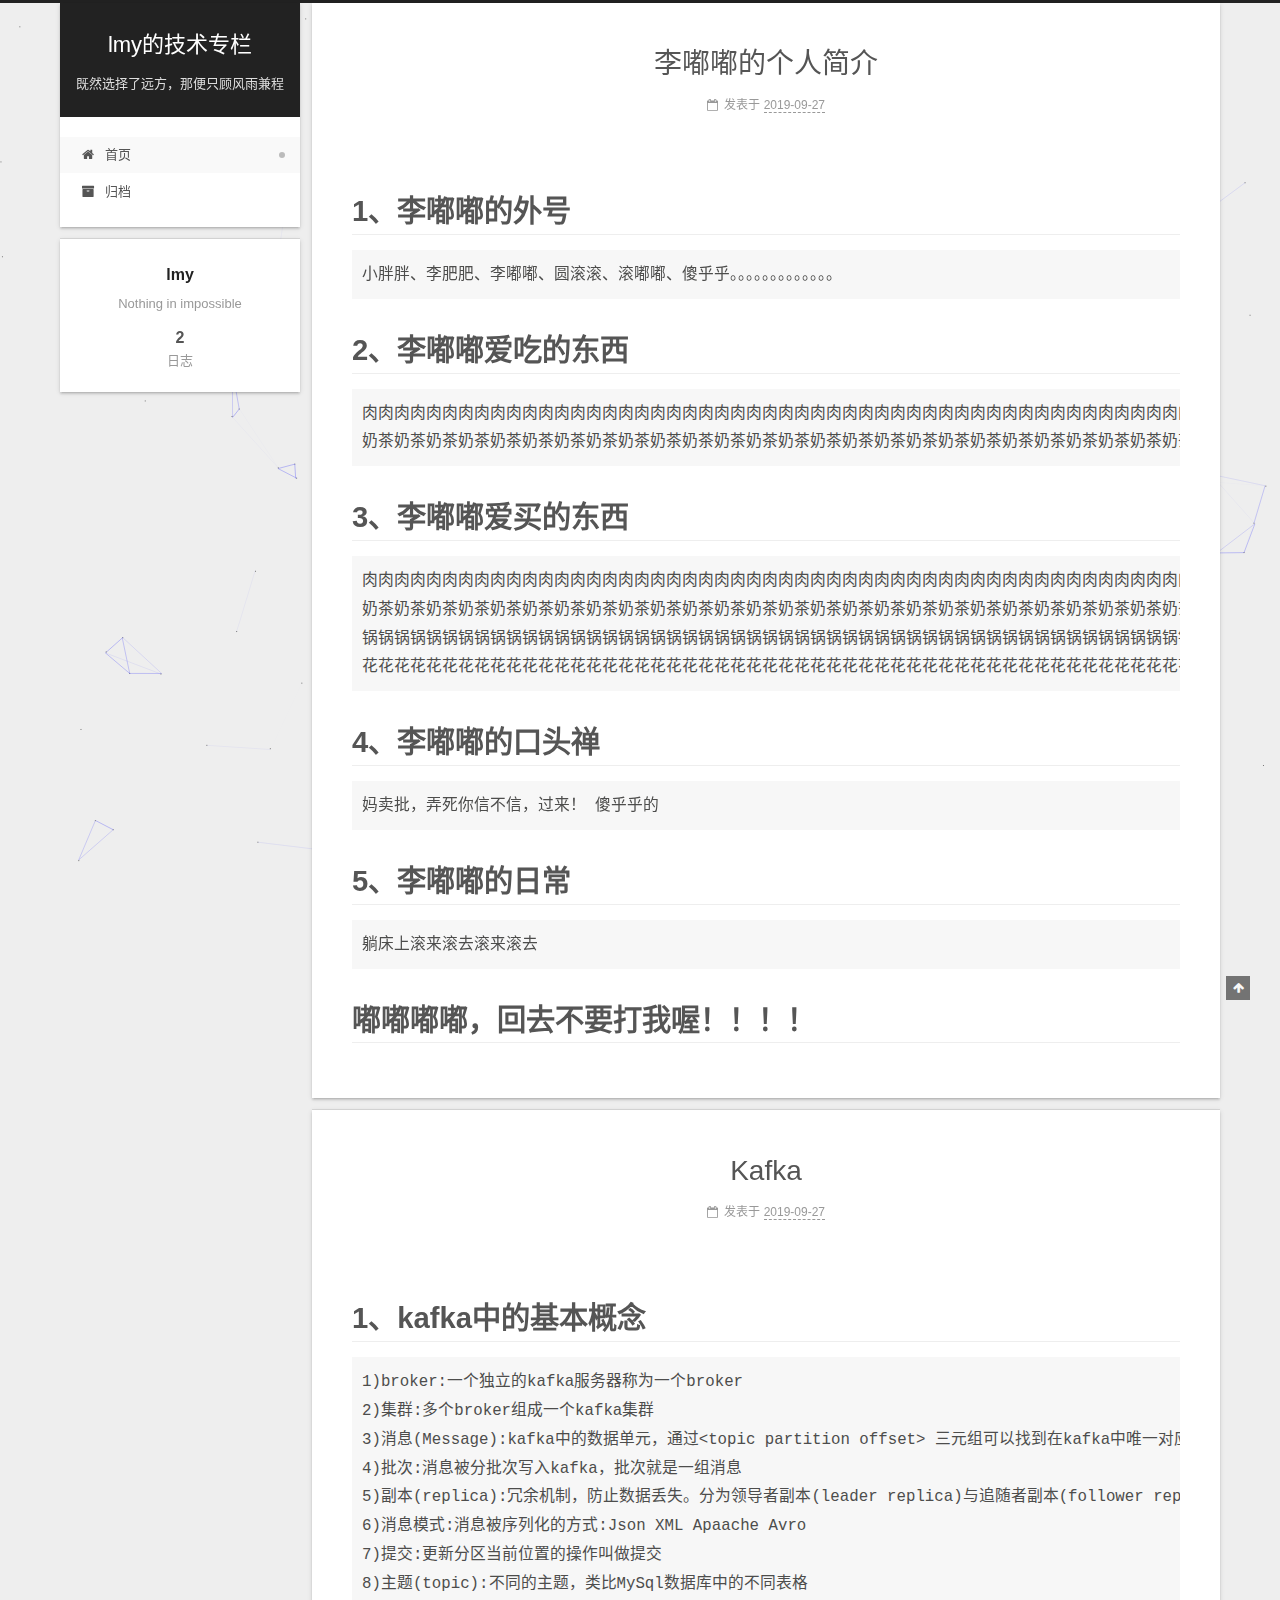
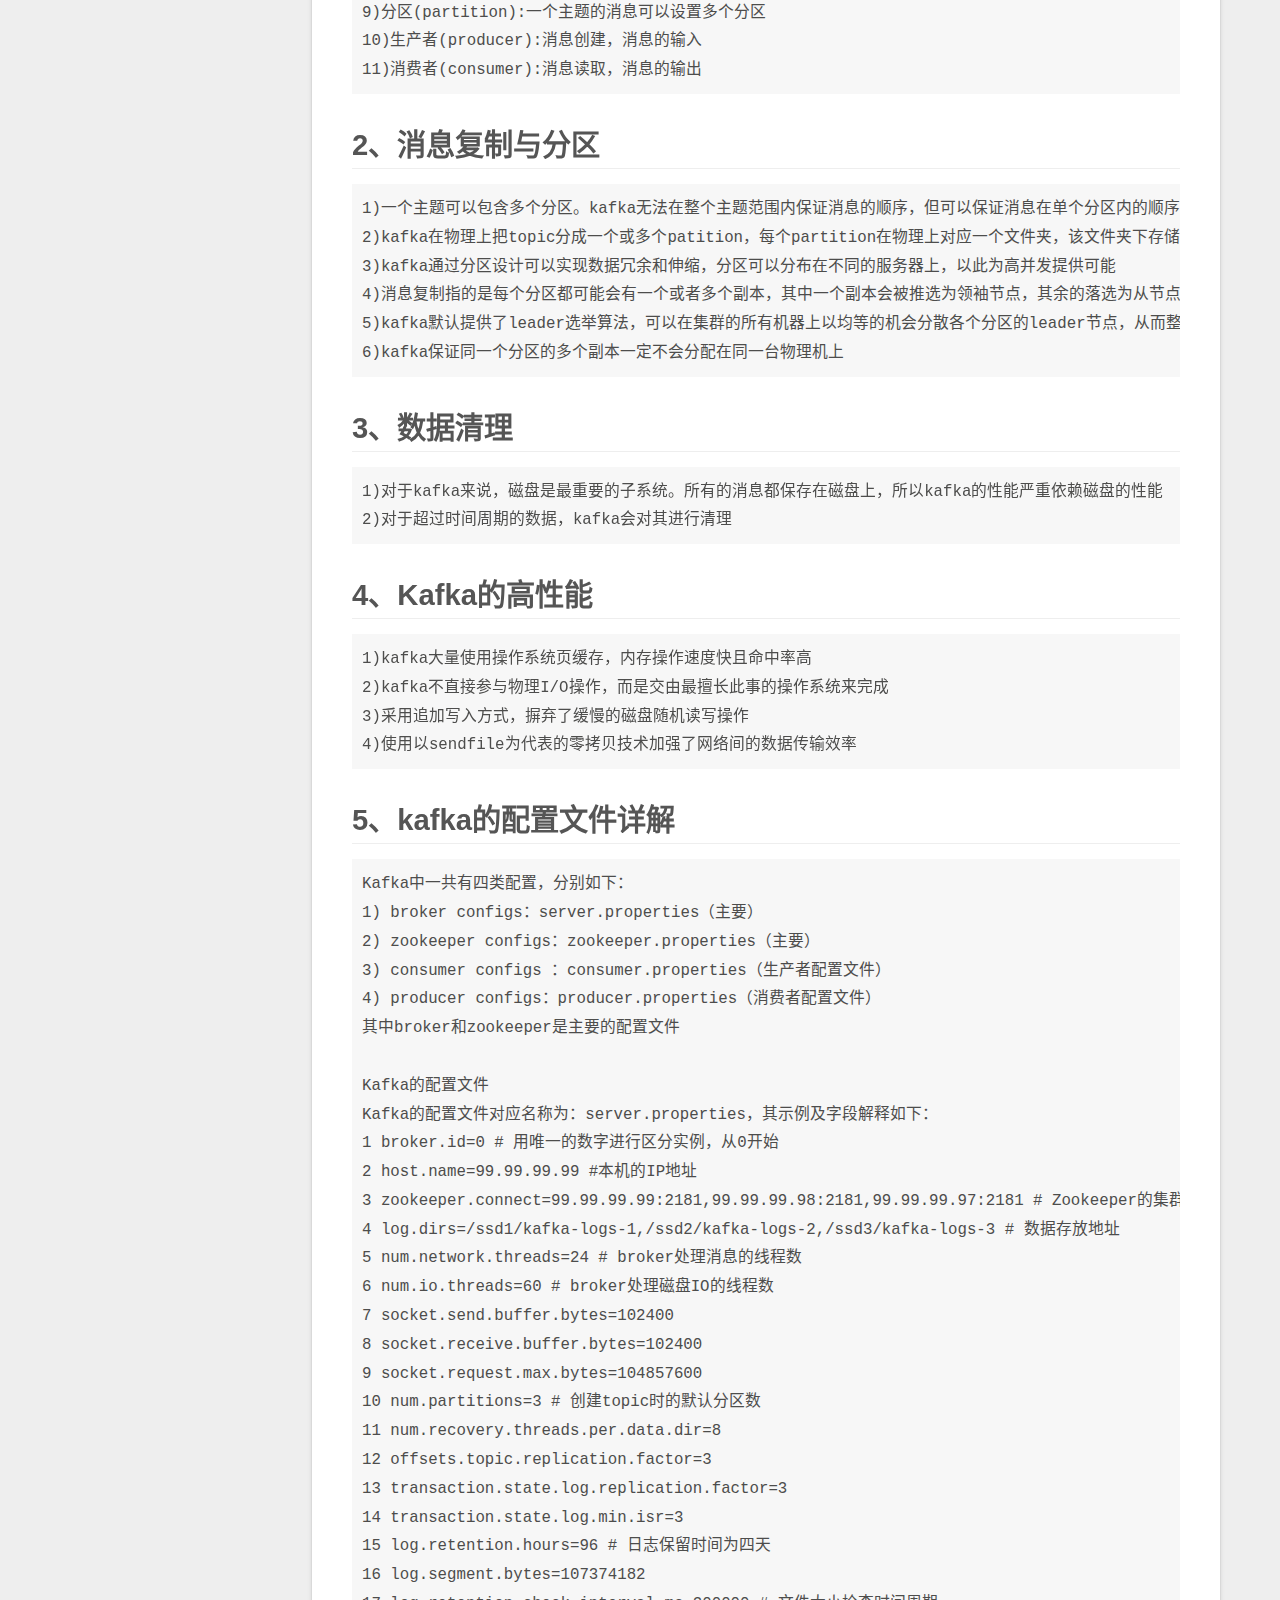
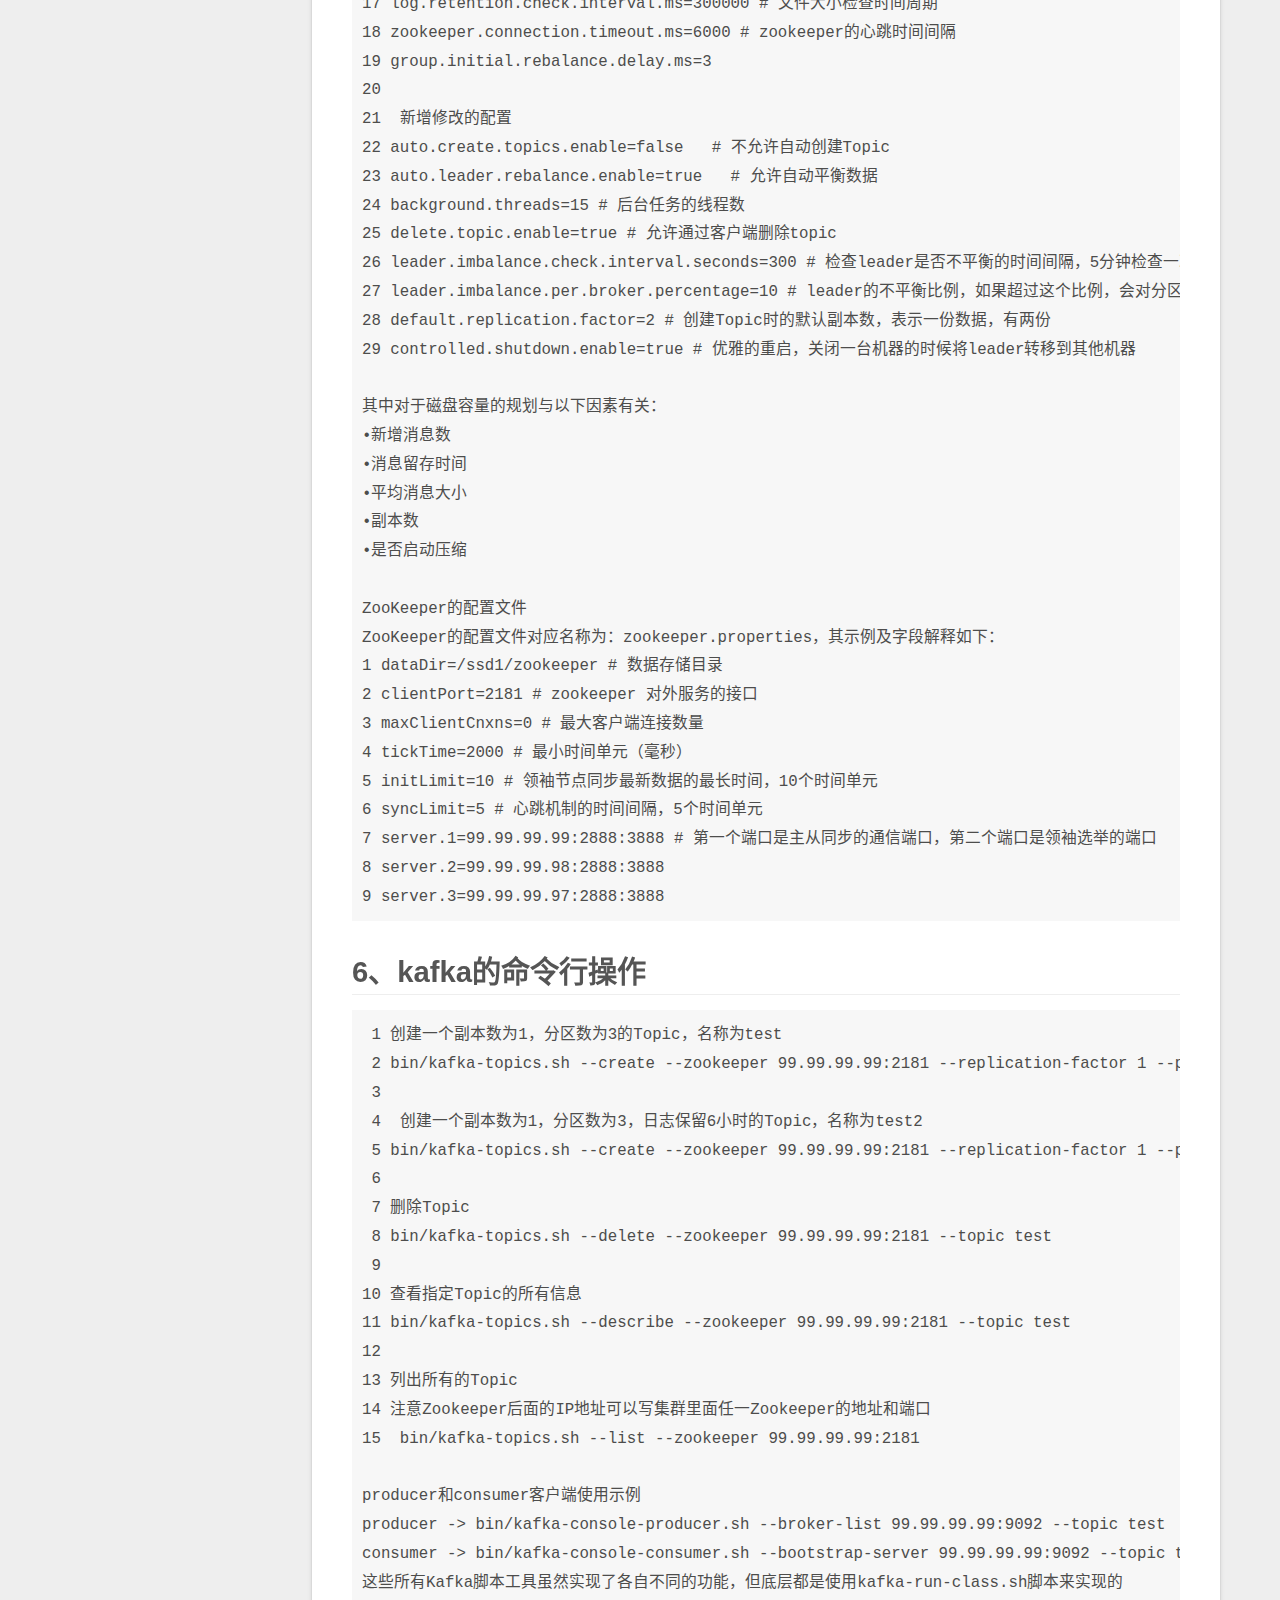
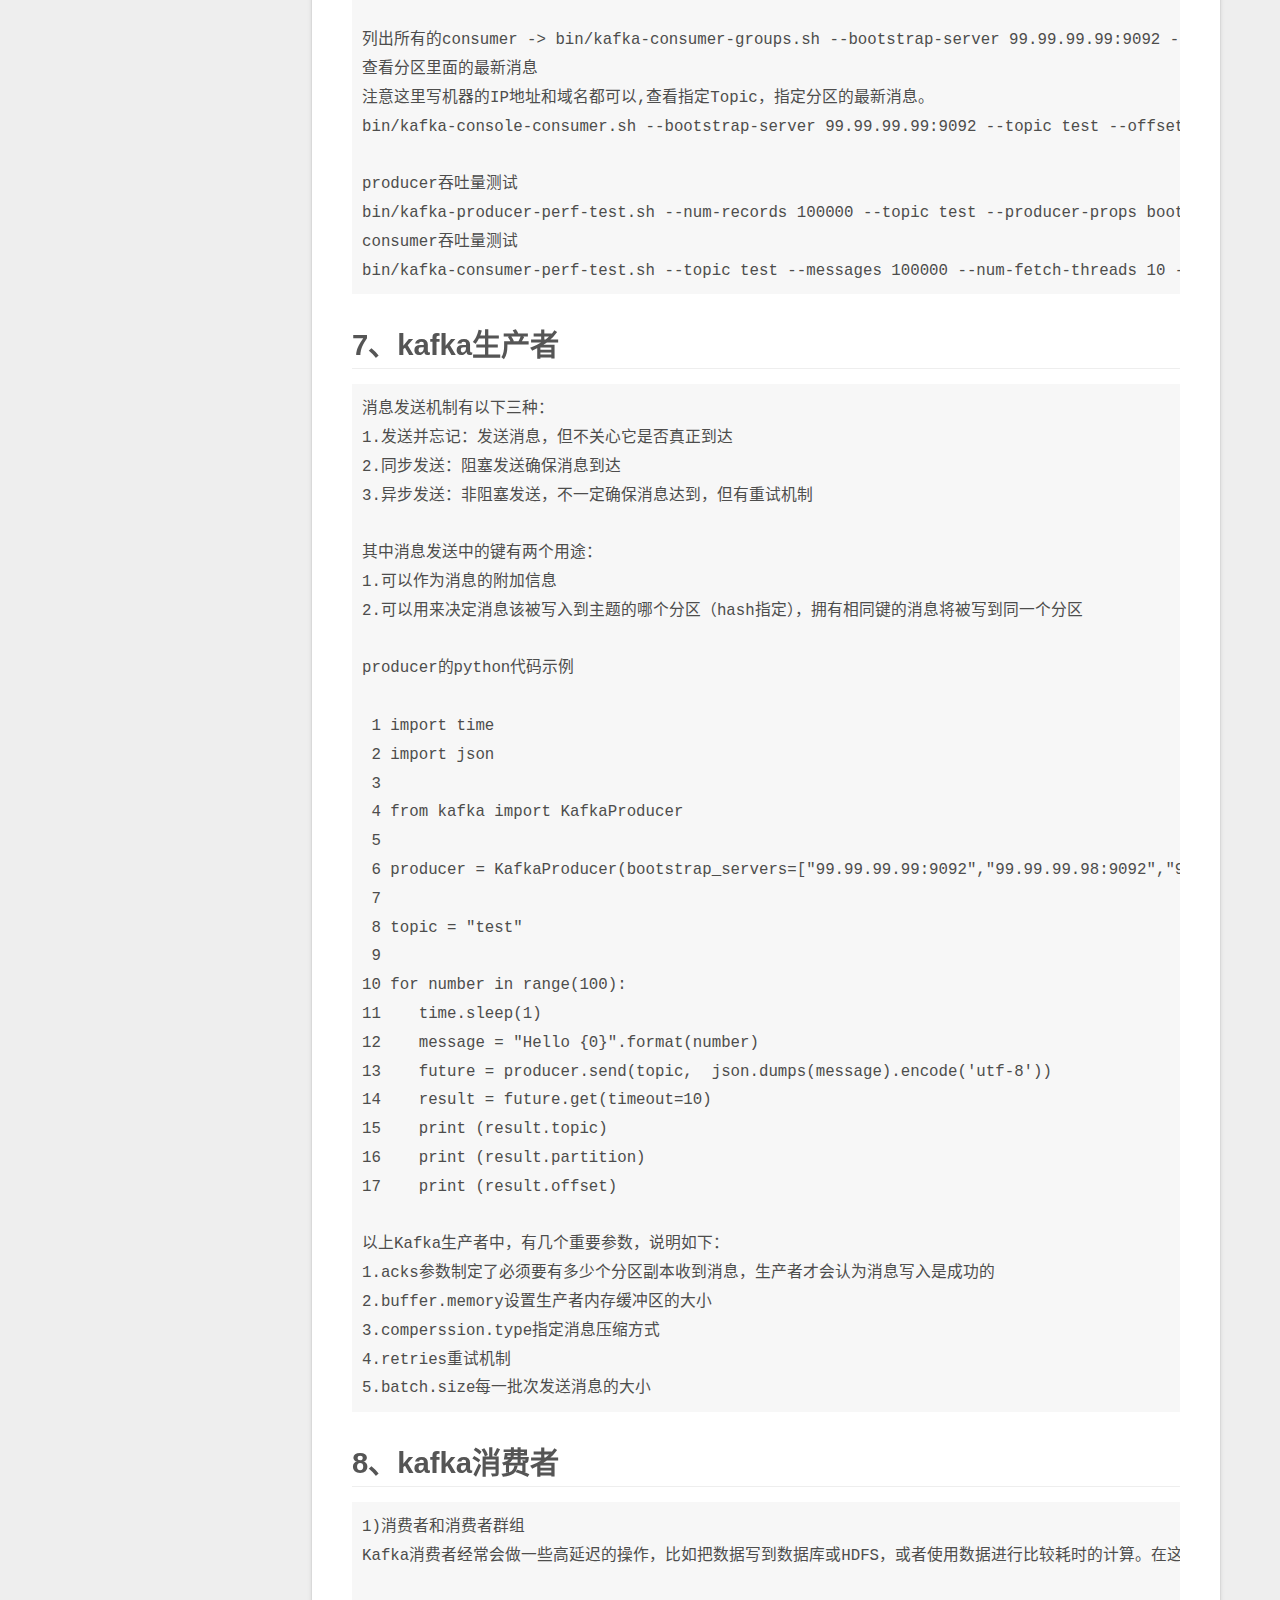
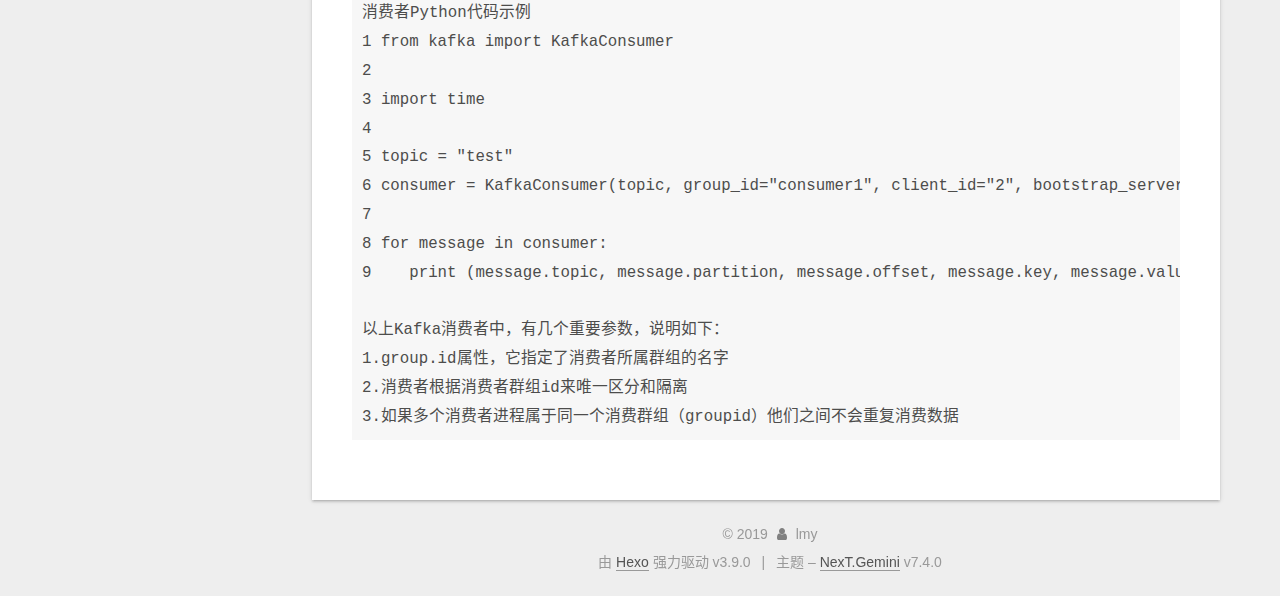
==== index.html @ d4a98aa7 "Site updated: 2019-09-27 17:29:11" ====
<!DOCTYPE html>





<html lang="zh-CN">
<head>
  <meta charset="UTF-8">
<meta name="viewport" content="width=device-width, initial-scale=1, maximum-scale=2">
<meta name="theme-color" content="#222">
<meta name="generator" content="Hexo 3.9.0">
  <link rel="apple-touch-icon" sizes="180x180" href="/images/apple-touch-icon-next.png?v=7.4.0">
  <link rel="icon" type="image/png" sizes="32x32" href="/images/favicon-32x32-next.png?v=7.4.0">
  <link rel="icon" type="image/png" sizes="16x16" href="/images/favicon-16x16-next.png?v=7.4.0">
  <link rel="mask-icon" href="/images/logo.svg?v=7.4.0" color="#222">

<link rel="stylesheet" href="/css/main.css?v=7.4.0">


<link rel="stylesheet" href="/lib/font-awesome/css/font-awesome.min.css?v=4.7.0">


<script id="hexo-configurations">
  var NexT = window.NexT || {};
  var CONFIG = {
    root: '/',
    scheme: 'Gemini',
    version: '7.4.0',
    exturl: false,
    sidebar: {"position":"left","display":"post","offset":12,"onmobile":false},
    copycode: {"enable":false,"show_result":false,"style":null},
    back2top: {"enable":true,"sidebar":false,"scrollpercent":false},
    bookmark: {"enable":false,"color":"#222","save":"auto"},
    fancybox: false,
    mediumzoom: false,
    lazyload: false,
    pangu: false,
    algolia: {
      appID: '',
      apiKey: '',
      indexName: '',
      hits: {"per_page":10},
      labels: {"input_placeholder":"Search for Posts","hits_empty":"We didn't find any results for the search: ${query}","hits_stats":"${hits} results found in ${time} ms"}
    },
    localsearch: {"enable":false,"trigger":"auto","top_n_per_article":1,"unescape":false,"preload":false},
    path: '',
    motion: {"enable":false,"async":false,"transition":{"post_block":"fadeIn","post_header":"slideDownIn","post_body":"slideDownIn","coll_header":"slideLeftIn","sidebar":"slideUpIn"}},
    translation: {
      copy_button: '复制',
      copy_success: '复制成功',
      copy_failure: '复制失败'
    },
    sidebarPadding: 40
  };
</script>

  <meta name="description" content="Nothing in impossible">
<meta name="keywords" content="big data">
<meta property="og:type" content="website">
<meta property="og:title" content="lmy的技术专栏">
<meta property="og:url" content="http://yoursite.com/index.html">
<meta property="og:site_name" content="lmy的技术专栏">
<meta property="og:description" content="Nothing in impossible">
<meta property="og:locale" content="zh-CN">
<meta name="twitter:card" content="summary">
<meta name="twitter:title" content="lmy的技术专栏">
<meta name="twitter:description" content="Nothing in impossible">
  <link rel="canonical" href="http://yoursite.com/">


<script id="page-configurations">
  // https://hexo.io/docs/variables.html
  CONFIG.page = {
    sidebar: "",
    isHome: true,
    isPost: false,
    isPage: false,
    isArchive: false
  };
</script>

  <title>lmy的技术专栏</title>
  








  <noscript>
  <style>
  .use-motion .brand,
  .use-motion .menu-item,
  .sidebar-inner,
  .use-motion .post-block,
  .use-motion .pagination,
  .use-motion .comments,
  .use-motion .post-header,
  .use-motion .post-body,
  .use-motion .collection-header { opacity: initial; }

  .use-motion .logo,
  .use-motion .site-title,
  .use-motion .site-subtitle {
    opacity: initial;
    top: initial;
  }

  .use-motion .logo-line-before i { left: initial; }
  .use-motion .logo-line-after i { right: initial; }
  </style>
</noscript>

</head>

<body itemscope itemtype="http://schema.org/WebPage" lang="zh-CN">
  <div class="container">
    <div class="headband"></div>

    <header id="header" class="header" itemscope itemtype="http://schema.org/WPHeader">
      <div class="header-inner"><div class="site-brand-container">
  <div class="site-meta">

    <div>
      <a href="/" class="brand" rel="start">
        <span class="logo-line-before"><i></i></span>
        <span class="site-title">lmy的技术专栏</span>
        <span class="logo-line-after"><i></i></span>
      </a>
    </div>
        <p class="site-subtitle">既然选择了远方，那便只顾风雨兼程</p>
      
  </div>

  <div class="site-nav-toggle">
    <button aria-label="切换导航栏">
      <span class="btn-bar"></span>
      <span class="btn-bar"></span>
      <span class="btn-bar"></span>
    </button>
  </div>
</div>


<nav class="site-nav">
  
  <ul id="menu" class="menu">
      
      
      
        
        <li class="menu-item menu-item-home">
      
    

    <a href="/" rel="section"><i class="menu-item-icon fa fa-fw fa-home"></i> <br>首页</a>

  </li>
      
      
      
        
        <li class="menu-item menu-item-archives">
      
    

    <a href="/archives/" rel="section"><i class="menu-item-icon fa fa-fw fa-archive"></i> <br>归档</a>

  </li>
  </ul>

</nav>
</div>
    </header>

    
  <div class="back-to-top">
    <i class="fa fa-arrow-up"></i>
    <span>0%</span>
  </div>


    <main id="main" class="main">
      <div class="main-inner">
        <div class="content-wrap">
            

          <div id="content" class="content">
            
  <div id="posts" class="posts-expand">
        <article itemscope itemtype="http://schema.org/Article">
  
  
  
  <div class="post-block home">
    <link itemprop="mainEntityOfPage" href="http://yoursite.com/2019/09/27/李嘟嘟的个人简介/">

    <span hidden itemprop="author" itemscope itemtype="http://schema.org/Person">
      <meta itemprop="name" content="lmy">
      <meta itemprop="description" content="Nothing in impossible">
      <meta itemprop="image" content="/images/avatar.gif">
    </span>

    <span hidden itemprop="publisher" itemscope itemtype="http://schema.org/Organization">
      <meta itemprop="name" content="lmy的技术专栏">
    </span>
      <header class="post-header">
        <h1 class="post-title" itemprop="name headline">
            
            <a href="/2019/09/27/李嘟嘟的个人简介/" class="post-title-link" itemprop="url">李嘟嘟的个人简介</a>
          
        </h1>

        <div class="post-meta">
            <span class="post-meta-item">
              <span class="post-meta-item-icon">
                <i class="fa fa-calendar-o"></i>
              </span>
              <span class="post-meta-item-text">发表于</span>

              
                
              

              <time title="创建时间：2019-09-27 17:25:58 / 修改时间：17:25:59" itemprop="dateCreated datePublished" datetime="2019-09-27T17:25:58+08:00">2019-09-27</time>
            </span>
          
            

            
          

          

        </div>
      </header>

    
    
    
    <div class="post-body" itemprop="articleBody">

      
          <h2 id="1、李嘟嘟的外号"><a href="#1、李嘟嘟的外号" class="headerlink" title="1、李嘟嘟的外号"></a>1、李嘟嘟的外号</h2><pre><code>小胖胖、李肥肥、李嘟嘟、圆滚滚、滚嘟嘟、傻乎乎。。。。。。。。。。。。。</code></pre><h2 id="2、李嘟嘟爱吃的东西"><a href="#2、李嘟嘟爱吃的东西" class="headerlink" title="2、李嘟嘟爱吃的东西"></a>2、李嘟嘟爱吃的东西</h2><pre><code>肉肉肉肉肉肉肉肉肉肉肉肉肉肉肉肉肉肉肉肉肉肉肉肉肉肉肉肉肉肉肉肉肉肉肉肉肉肉肉肉肉肉肉肉肉肉肉肉肉肉肉肉肉肉肉肉肉肉肉肉
奶茶奶茶奶茶奶茶奶茶奶茶奶茶奶茶奶茶奶茶奶茶奶茶奶茶奶茶奶茶奶茶奶茶奶茶奶茶奶茶奶茶奶茶奶茶奶茶奶茶奶茶奶茶奶茶奶茶奶茶</code></pre><h2 id="3、李嘟嘟爱买的东西"><a href="#3、李嘟嘟爱买的东西" class="headerlink" title="3、李嘟嘟爱买的东西"></a>3、李嘟嘟爱买的东西</h2><pre><code>肉肉肉肉肉肉肉肉肉肉肉肉肉肉肉肉肉肉肉肉肉肉肉肉肉肉肉肉肉肉肉肉肉肉肉肉肉肉肉肉肉肉肉肉肉肉肉肉肉肉肉肉肉肉肉肉肉肉肉肉
奶茶奶茶奶茶奶茶奶茶奶茶奶茶奶茶奶茶奶茶奶茶奶茶奶茶奶茶奶茶奶茶奶茶奶茶奶茶奶茶奶茶奶茶奶茶奶茶奶茶奶茶奶茶奶茶奶茶奶茶
锅锅锅锅锅锅锅锅锅锅锅锅锅锅锅锅锅锅锅锅锅锅锅锅锅锅锅锅锅锅锅锅锅锅锅锅锅锅锅锅锅锅锅锅锅锅锅锅锅锅锅锅锅锅锅锅锅锅锅锅
花花花花花花花花花花花花花花花花花花花花花花花花花花花花花花花花花花花花花花花花花花花花花花花花花花花花花花花花花花花花</code></pre><h2 id="4、李嘟嘟的口头禅"><a href="#4、李嘟嘟的口头禅" class="headerlink" title="4、李嘟嘟的口头禅"></a>4、李嘟嘟的口头禅</h2><pre><code>妈卖批，弄死你信不信，过来！ 傻乎乎的 </code></pre><h2 id="5、李嘟嘟的日常"><a href="#5、李嘟嘟的日常" class="headerlink" title="5、李嘟嘟的日常"></a>5、李嘟嘟的日常</h2><pre><code>躺床上滚来滚去滚来滚去</code></pre><h2 id="嘟嘟嘟嘟，回去不要打我喔！！！！"><a href="#嘟嘟嘟嘟，回去不要打我喔！！！！" class="headerlink" title="嘟嘟嘟嘟，回去不要打我喔！！！！"></a>嘟嘟嘟嘟，回去不要打我喔！！！！</h2>
        
      
    </div>

    
    
    
      <footer class="post-footer">
          <div class="post-eof"></div>
        
      </footer>
  </div>
  
  
  
  </article>

    
        <article itemscope itemtype="http://schema.org/Article">
  
  
  
  <div class="post-block home">
    <link itemprop="mainEntityOfPage" href="http://yoursite.com/2019/09/27/Kafka/">

    <span hidden itemprop="author" itemscope itemtype="http://schema.org/Person">
      <meta itemprop="name" content="lmy">
      <meta itemprop="description" content="Nothing in impossible">
      <meta itemprop="image" content="/images/avatar.gif">
    </span>

    <span hidden itemprop="publisher" itemscope itemtype="http://schema.org/Organization">
      <meta itemprop="name" content="lmy的技术专栏">
    </span>
      <header class="post-header">
        <h1 class="post-title" itemprop="name headline">
            
            <a href="/2019/09/27/Kafka/" class="post-title-link" itemprop="url">Kafka</a>
          
        </h1>

        <div class="post-meta">
            <span class="post-meta-item">
              <span class="post-meta-item-icon">
                <i class="fa fa-calendar-o"></i>
              </span>
              <span class="post-meta-item-text">发表于</span>

              
                
              

              <time title="创建时间：2019-09-27 10:31:20 / 修改时间：17:03:20" itemprop="dateCreated datePublished" datetime="2019-09-27T10:31:20+08:00">2019-09-27</time>
            </span>
          
            

            
          

          

        </div>
      </header>

    
    
    
    <div class="post-body" itemprop="articleBody">

      
          <h2 id="1、kafka中的基本概念"><a href="#1、kafka中的基本概念" class="headerlink" title="1、kafka中的基本概念"></a>1、kafka中的基本概念</h2><pre><code>1)broker:一个独立的kafka服务器称为一个broker
2)集群:多个broker组成一个kafka集群
3)消息(Message):kafka中的数据单元，通过&lt;topic partition offset&gt; 三元组可以找到在kafka中唯一对应的一条消息
4)批次:消息被分批次写入kafka，批次就是一组消息
5)副本(replica):冗余机制，防止数据丢失。分为领导者副本(leader replica)与追随者副本(follower replica)
6)消息模式:消息被序列化的方式:Json XML Apaache Avro
7)提交:更新分区当前位置的操作叫做提交
8)主题(topic):不同的主题，类比MySql数据库中的不同表格
9)分区(partition):一个主题的消息可以设置多个分区
10)生产者(producer):消息创建，消息的输入
11)消费者(consumer):消息读取，消息的输出</code></pre><h2 id="2、消息复制与分区"><a href="#2、消息复制与分区" class="headerlink" title="2、消息复制与分区"></a>2、消息复制与分区</h2><pre><code>1)一个主题可以包含多个分区。kafka无法在整个主题范围内保证消息的顺序，但可以保证消息在单个分区内的顺序
2)kafka在物理上把topic分成一个或多个patition，每个partition在物理上对应一个文件夹，该文件夹下存储这个partition的所有消息和索引文件
3)kafka通过分区设计可以实现数据冗余和伸缩，分区可以分布在不同的服务器上，以此为高并发提供可能
4)消息复制指的是每个分区都可能会有一个或者多个副本，其中一个副本会被推选为领袖节点，其余的落选为从节点。其中领袖节点将会跟踪与其同步的副本列表，该列表称为ISR(In-Sync Replica)
5)kafka默认提供了leader选举算法，可以在集群的所有机器上以均等的机会分散各个分区的leader节点，从而整体上实现了负载均衡
6)kafka保证同一个分区的多个副本一定不会分配在同一台物理机上</code></pre><h2 id="3、数据清理"><a href="#3、数据清理" class="headerlink" title="3、数据清理"></a>3、数据清理</h2><pre><code>1)对于kafka来说，磁盘是最重要的子系统。所有的消息都保存在磁盘上，所以kafka的性能严重依赖磁盘的性能
2)对于超过时间周期的数据，kafka会对其进行清理</code></pre><h2 id="4、Kafka的高性能"><a href="#4、Kafka的高性能" class="headerlink" title="4、Kafka的高性能"></a>4、Kafka的高性能</h2><pre><code>1)kafka大量使用操作系统页缓存，内存操作速度快且命中率高
2)kafka不直接参与物理I/O操作，而是交由最擅长此事的操作系统来完成
3)采用追加写入方式，摒弃了缓慢的磁盘随机读写操作
4)使用以sendfile为代表的零拷贝技术加强了网络间的数据传输效率</code></pre><h2 id="5、kafka的配置文件详解"><a href="#5、kafka的配置文件详解" class="headerlink" title="5、kafka的配置文件详解"></a>5、kafka的配置文件详解</h2><pre><code>Kafka中一共有四类配置，分别如下：
1) broker configs：server.properties（主要）
2) zookeeper configs：zookeeper.properties（主要）
3) consumer configs ：consumer.properties（生产者配置文件）
4) producer configs：producer.properties（消费者配置文件）
其中broker和zookeeper是主要的配置文件

Kafka的配置文件
Kafka的配置文件对应名称为：server.properties，其示例及字段解释如下：
1 broker.id=0 # 用唯一的数字进行区分实例，从0开始
2 host.name=99.99.99.99 #本机的IP地址
3 zookeeper.connect=99.99.99.99:2181,99.99.99.98:2181,99.99.99.97:2181 # Zookeeper的集群地址
4 log.dirs=/ssd1/kafka-logs-1,/ssd2/kafka-logs-2,/ssd3/kafka-logs-3 # 数据存放地址
5 num.network.threads=24 # broker处理消息的线程数
6 num.io.threads=60 # broker处理磁盘IO的线程数
7 socket.send.buffer.bytes=102400
8 socket.receive.buffer.bytes=102400
9 socket.request.max.bytes=104857600
10 num.partitions=3 # 创建topic时的默认分区数
11 num.recovery.threads.per.data.dir=8
12 offsets.topic.replication.factor=3
13 transaction.state.log.replication.factor=3
14 transaction.state.log.min.isr=3
15 log.retention.hours=96 # 日志保留时间为四天
16 log.segment.bytes=107374182
17 log.retention.check.interval.ms=300000 # 文件大小检查时间周期
18 zookeeper.connection.timeout.ms=6000 # zookeeper的心跳时间间隔
19 group.initial.rebalance.delay.ms=3
20
21  新增修改的配置
22 auto.create.topics.enable=false   # 不允许自动创建Topic
23 auto.leader.rebalance.enable=true   # 允许自动平衡数据
24 background.threads=15 # 后台任务的线程数
25 delete.topic.enable=true # 允许通过客户端删除topic
26 leader.imbalance.check.interval.seconds=300 # 检查leader是否不平衡的时间间隔，5分钟检查一次
27 leader.imbalance.per.broker.percentage=10 # leader的不平衡比例，如果超过这个比例，会对分区进行重新平衡
28 default.replication.factor=2 # 创建Topic时的默认副本数，表示一份数据，有两份
29 controlled.shutdown.enable=true # 优雅的重启，关闭一台机器的时候将leader转移到其他机器

其中对于磁盘容量的规划与以下因素有关：
•新增消息数
•消息留存时间
•平均消息大小
•副本数
•是否启动压缩

ZooKeeper的配置文件
ZooKeeper的配置文件对应名称为：zookeeper.properties，其示例及字段解释如下：
1 dataDir=/ssd1/zookeeper # 数据存储目录
2 clientPort=2181 # zookeeper 对外服务的接口
3 maxClientCnxns=0 # 最大客户端连接数量
4 tickTime=2000 # 最小时间单元（毫秒）
5 initLimit=10 # 领袖节点同步最新数据的最长时间，10个时间单元
6 syncLimit=5 # 心跳机制的时间间隔，5个时间单元
7 server.1=99.99.99.99:2888:3888 # 第一个端口是主从同步的通信端口，第二个端口是领袖选举的端口
8 server.2=99.99.99.98:2888:3888
9 server.3=99.99.99.97:2888:3888</code></pre><h2 id="6、kafka的命令行操作"><a href="#6、kafka的命令行操作" class="headerlink" title="6、kafka的命令行操作"></a>6、kafka的命令行操作</h2><pre><code> 1 创建一个副本数为1，分区数为3的Topic，名称为test
 2 bin/kafka-topics.sh --create --zookeeper 99.99.99.99:2181 --replication-factor 1 --partitions 3 --topic test
 3
 4  创建一个副本数为1，分区数为3，日志保留6小时的Topic，名称为test2
 5 bin/kafka-topics.sh --create --zookeeper 99.99.99.99:2181 --replication-factor 1 --partitions 3 --topic test --config  delete.retention.ms=21600000
 6
 7 删除Topic
 8 bin/kafka-topics.sh --delete --zookeeper 99.99.99.99:2181 --topic test
 9
10 查看指定Topic的所有信息
11 bin/kafka-topics.sh --describe --zookeeper 99.99.99.99:2181 --topic test 
12
13 列出所有的Topic
14 注意Zookeeper后面的IP地址可以写集群里面任一Zookeeper的地址和端口
15  bin/kafka-topics.sh --list --zookeeper 99.99.99.99:2181

producer和consumer客户端使用示例
producer -&gt; bin/kafka-console-producer.sh --broker-list 99.99.99.99:9092 --topic test
consumer -&gt; bin/kafka-console-consumer.sh --bootstrap-server 99.99.99.99:9092 --topic test --from-beginning
这些所有Kafka脚本工具虽然实现了各自不同的功能，但底层都是使用kafka-run-class.sh脚本来实现的

列出所有的consumer -&gt; bin/kafka-consumer-groups.sh --bootstrap-server 99.99.99.99:9092 --list
查看分区里面的最新消息
注意这里写机器的IP地址和域名都可以,查看指定Topic，指定分区的最新消息。
bin/kafka-console-consumer.sh --bootstrap-server 99.99.99.99:9092 --topic test --offset latest --partition 0

producer吞吐量测试
bin/kafka-producer-perf-test.sh --num-records 100000 --topic test --producer-props bootstrap.servers=99.99.99.99:9092,99.99.99.98:9092,99.99.99.97:9092 --throughput 5000 --record-size 102400 --print-metrics
consumer吞吐量测试
bin/kafka-consumer-perf-test.sh --topic test --messages 100000 --num-fetch-threads 10 --threads 10 --broker-list 99.99.99.99:9092,99.99.99.98:9092,99.99.99.97:9092 --group perf-consumer-30108</code></pre><h2 id="7、kafka生产者"><a href="#7、kafka生产者" class="headerlink" title="7、kafka生产者"></a>7、kafka生产者</h2><pre><code>消息发送机制有以下三种：
1.发送并忘记：发送消息，但不关心它是否真正到达
2.同步发送：阻塞发送确保消息到达
3.异步发送：非阻塞发送，不一定确保消息达到，但有重试机制

其中消息发送中的键有两个用途：
1.可以作为消息的附加信息
2.可以用来决定消息该被写入到主题的哪个分区（hash指定），拥有相同键的消息将被写到同一个分区

producer的python代码示例

 1 import time
 2 import json
 3
 4 from kafka import KafkaProducer
 5
 6 producer = KafkaProducer(bootstrap_servers=[&quot;99.99.99.99:9092&quot;,&quot;99.99.99.98:9092&quot;,&quot;99.99.99.97:9092&quot;], retries=5, client_id=&quot;1&quot;, acks=1)
 7
 8 topic = &quot;test&quot;
 9
10 for number in range(100):
11    time.sleep(1)
12    message = &quot;Hello {0}&quot;.format(number)
13    future = producer.send(topic,  json.dumps(message).encode(&apos;utf-8&apos;))
14    result = future.get(timeout=10)
15    print (result.topic)
16    print (result.partition)
17    print (result.offset)

以上Kafka生产者中，有几个重要参数，说明如下：
1.acks参数制定了必须要有多少个分区副本收到消息，生产者才会认为消息写入是成功的
2.buffer.memory设置生产者内存缓冲区的大小
3.comperssion.type指定消息压缩方式
4.retries重试机制
5.batch.size每一批次发送消息的大小</code></pre><h2 id="8、kafka消费者"><a href="#8、kafka消费者" class="headerlink" title="8、kafka消费者"></a>8、kafka消费者</h2><pre><code>1)消费者和消费者群组
Kafka消费者经常会做一些高延迟的操作，比如把数据写到数据库或HDFS，或者使用数据进行比较耗时的计算。在这些情况下，单个消费者无法跟上数据生成的速度，所以可以增加更多的消费者，让它们分担负载，每个消费者只处理部分分区的消息。我们有必要为主题创建大量的分区，在负载增长时可以加入更多的消费者。不过不要让消费者的数量超过主题分区的数量

消费者Python代码示例
1 from kafka import KafkaConsumer
2
3 import time
4
5 topic = &quot;test&quot;
6 consumer = KafkaConsumer(topic, group_id=&quot;consumer1&quot;, client_id=&quot;2&quot;, bootstrap_servers=[&quot;99.99.99.99:9092&quot;,&quot;99.99.99.98:9092&quot;,&quot;99.99.99.97:9092&quot;])
7
8 for message in consumer:
9    print (message.topic, message.partition, message.offset, message.key, message.value)

以上Kafka消费者中，有几个重要参数，说明如下：
1.group.id属性，它指定了消费者所属群组的名字
2.消费者根据消费者群组id来唯一区分和隔离
3.如果多个消费者进程属于同一个消费群组（groupid）他们之间不会重复消费数据</code></pre>
        
      
    </div>

    
    
    
      <footer class="post-footer">
          <div class="post-eof"></div>
        
      </footer>
  </div>
  
  
  
  </article>

    
  </div>

  


          </div>
          

        </div>
          
  
  <div class="sidebar-toggle">
    <div class="sidebar-toggle-line-wrap">
      <span class="sidebar-toggle-line sidebar-toggle-line-first"></span>
      <span class="sidebar-toggle-line sidebar-toggle-line-middle"></span>
      <span class="sidebar-toggle-line sidebar-toggle-line-last"></span>
    </div>
  </div>

  <aside class="sidebar">
    <div class="sidebar-inner">

      <ul class="sidebar-nav motion-element">
        <li class="sidebar-nav-toc">
          文章目录
        </li>
        <li class="sidebar-nav-overview">
          站点概览
        </li>
      </ul>

      <!--noindex-->
      <div class="post-toc-wrap sidebar-panel">
      </div>
      <!--/noindex-->

      <div class="site-overview-wrap sidebar-panel">
        <div class="site-author motion-element" itemprop="author" itemscope itemtype="http://schema.org/Person">
  <p class="site-author-name" itemprop="name">lmy</p>
  <div class="site-description" itemprop="description">Nothing in impossible</div>
</div>
  <nav class="site-state motion-element">
      <div class="site-state-item site-state-posts">
        
          <a href="/archives/">
        
          <span class="site-state-item-count">2</span>
          <span class="site-state-item-name">日志</span>
        </a>
      </div>
    
  </nav>



      </div>

    </div>
  </aside>
  <div id="sidebar-dimmer"></div>


      </div>
    </main>

    <footer id="footer" class="footer">
      <div class="footer-inner">
        <div class="copyright">&copy; <span itemprop="copyrightYear">2019</span>
  <span class="with-love" id="animate">
    <i class="fa fa-user"></i>
  </span>
  <span class="author" itemprop="copyrightHolder">lmy</span>
</div>
  <div class="powered-by">由 <a href="https://hexo.io" class="theme-link" rel="noopener" target="_blank">Hexo</a> 强力驱动 v3.9.0</div>
  <span class="post-meta-divider">|</span>
  <div class="theme-info">主题 – <a href="https://theme-next.org" class="theme-link" rel="noopener" target="_blank">NexT.Gemini</a> v7.4.0</div>

        












        
      </div>
    </footer>
  </div>

  


    
  
  <script color='0,0,255' opacity='0.5' zIndex='-1' count='99' src="/lib/canvas-nest/canvas-nest.min.js"></script>
  <script src="/lib/anime.min.js?v=3.1.0"></script>
<script src="/js/utils.js?v=7.4.0"></script>
<script src="/js/schemes/pisces.js?v=7.4.0"></script>

<script src="/js/next-boot.js?v=7.4.0"></script>



  





















  

  

  

</body>
</html>
<!-- 页面点击小红心 -->
<script type="text/javascript" src="/js/clicklove.js"></script>
---- css/main.css ----
html {
  line-height: 1.15; /* 1 */
  -webkit-text-size-adjust: 100%; /* 2 */
}
body {
  margin: 0;
}
main {
  display: block;
}
h1 {
  font-size: 2em;
  margin: 0.67em 0;
}
hr {
  box-sizing: content-box; /* 1 */
  height: 0; /* 1 */
  overflow: visible; /* 2 */
}
pre {
  font-family: monospace, monospace; /* 1 */
  font-size: 1em; /* 2 */
}
a {
  background-color: transparent;
}
abbr[title] {
  border-bottom: none; /* 1 */
  text-decoration: underline; /* 2 */
  text-decoration: underline dotted; /* 2 */
}
b,
strong {
  font-weight: bolder;
}
code,
kbd,
samp {
  font-family: monospace, monospace; /* 1 */
  font-size: 1em; /* 2 */
}
small {
  font-size: 80%;
}
sub,
sup {
  font-size: 75%;
  line-height: 0;
  position: relative;
  vertical-align: baseline;
}
sub {
  bottom: -0.25em;
}
sup {
  top: -0.5em;
}
img {
  border-style: none;
}
button,
input,
optgroup,
select,
textarea {
  font-family: inherit; /* 1 */
  font-size: 100%; /* 1 */
  line-height: 1.15; /* 1 */
  margin: 0; /* 2 */
}
button,
input {
/* 1 */
  overflow: visible;
}
button,
select {
/* 1 */
  text-transform: none;
}
button,
[type='button'],
[type='reset'],
[type='submit'] {
  -webkit-appearance: button;
}
button::-moz-focus-inner,
[type='button']::-moz-focus-inner,
[type='reset']::-moz-focus-inner,
[type='submit']::-moz-focus-inner {
  border-style: none;
  padding: 0;
}
button:-moz-focusring,
[type='button']:-moz-focusring,
[type='reset']:-moz-focusring,
[type='submit']:-moz-focusring {
  outline: 1px dotted ButtonText;
}
fieldset {
  padding: 0.35em 0.75em 0.625em;
}
legend {
  box-sizing: border-box; /* 1 */
  color: inherit; /* 2 */
  display: table; /* 1 */
  max-width: 100%; /* 1 */
  padding: 0; /* 3 */
  white-space: normal; /* 1 */
}
progress {
  vertical-align: baseline;
}
textarea {
  overflow: auto;
}
[type='checkbox'],
[type='radio'] {
  box-sizing: border-box; /* 1 */
  padding: 0; /* 2 */
}
[type='number']::-webkit-inner-spin-button,
[type='number']::-webkit-outer-spin-button {
  height: auto;
}
[type='search'] {
  outline-offset: -2px; /* 2 */
  -webkit-appearance: textfield; /* 1 */
}
[type='search']::-webkit-search-decoration {
  -webkit-appearance: none;
}
::-webkit-file-upload-button {
  font: inherit; /* 2 */
  -webkit-appearance: button; /* 1 */
}
details {
  display: block;
}
summary {
  display: list-item;
}
template {
  display: none;
}
[hidden] {
  display: none;
}
::selection {
  background: #262a30;
  color: #fff;
}
html,
body {
  height: 100%;
}
body {
  background: #eee;
  color: #555;
  font-family: 'Lato', "PingFang SC", "Microsoft YaHei", sans-serif;
  font-size: 1em;
  line-height: 2;
}
@media (max-width: 991px) {
  body {
    padding-left: 0 !important;
    padding-right: 0 !important;
  }
}
h1,
h2,
h3,
h4,
h5,
h6 {
  font-family: 'Lato', "PingFang SC", "Microsoft YaHei", sans-serif;
  font-weight: bold;
  line-height: 1.5;
  margin: 20px 0 15px;
  padding: 0;
}
h1 {
  font-size: 1.75em;
}
h2 {
  font-size: 1.625em;
}
h3 {
  font-size: 1.5em;
}
h4 {
  font-size: 1.375em;
}
h5 {
  font-size: 1.25em;
}
h6 {
  font-size: 1.125em;
}
p {
  margin: 0 0 20px 0;
}
a,
span.exturl {
  overflow-wrap: break-word;
  word-wrap: break-word;
  border-bottom: 1px solid #999;
  color: #555;
  outline: none;
  text-decoration: none;
  cursor: pointer;
}
a:hover,
span.exturl:hover {
  border-bottom-color: #222;
  color: #222;
}
iframe,
img,
video {
  display: block;
  margin-left: auto;
  margin-right: auto;
  max-width: 100%;
}
hr {
  background-color: #ddd;
  background-image: repeating-linear-gradient(-45deg, #fff, #fff 4px, transparent 4px, transparent 8px);
  border: 0;
  height: 3px;
  margin: 40px 0;
}
blockquote {
  border-left: 4px solid #ddd;
  color: #666;
  margin: 0;
  padding: 0 15px;
}
blockquote cite::before {
  content: '-';
  padding: 0 5px;
}
dt {
  font-weight: 700;
}
dd {
  margin: 0;
  padding: 0;
}
kbd {
  background-color: #f9f9f9;
  background-image: linear-gradient(top, #eee, #fff, #eee);
  border: 1px solid #ccc;
  border-radius: 0.2em;
  box-shadow: 0.1em 0.1em 0.2em rgba(0,0,0,0.1);
  font-family: inherit;
  padding: 0.1em 0.3em;
  white-space: nowrap;
}
.text-left {
  text-align: left;
}
.text-center {
  text-align: center;
}
.text-right {
  text-align: right;
}
.text-justify {
  text-align: justify;
}
.text-nowrap {
  white-space: nowrap;
}
.text-lowercase {
  text-transform: lowercase;
}
.text-uppercase {
  text-transform: uppercase;
}
.text-capitalize {
  text-transform: capitalize;
}
.center-block {
  display: block;
  margin-left: auto;
  margin-right: auto;
}
.clearfix::before,
.clearfix::after {
  content: ' ';
  display: table;
}
.clearfix::after {
  clear: both;
}
.pullquote {
  width: 45%;
}
.pullquote.left {
  float: left;
  margin-left: 5px;
  margin-right: 10px;
}
.pullquote.right {
  float: right;
  margin-left: 10px;
  margin-right: 5px;
}
.translation {
  color: #999;
  font-size: 0.875em;
  margin-top: -20px;
}
.table-container {
  -webkit-overflow-scrolling: touch;
  overflow: auto;
}
table {
  border-collapse: collapse;
  border-spacing: 0;
  font-size: 0.875em;
  margin: 0 0 20px 0;
  width: 100%;
}
table > tbody > tr:nth-of-type(odd) {
  background-color: #f9f9f9;
}
table > tbody > tr:hover {
  background-color: #f5f5f5;
}
caption,
th,
td {
  font-weight: normal;
  padding: 8px;
  text-align: left;
  vertical-align: middle;
}
th,
td {
  border: 1px solid #ddd;
  border-bottom: 3px solid #ddd;
}
th {
  font-weight: 700;
  padding-bottom: 10px;
}
td {
  border-bottom-width: 1px;
}
.btn {
  background: #fff;
  border: 2px solid #555;
  border-radius: 2px;
  color: #555;
  display: inline-block;
  font-size: 0.875em;
  line-height: 2;
  padding: 0 20px;
  text-decoration: none;
  transition-delay: 0s;
  transition-duration: 0.2s;
  transition-timing-function: ease-in-out;
  transition-property: background-color;
}
.btn:hover {
  background: #222;
  border-color: #222;
  color: #fff;
}
.btn + .btn {
  margin: 0 0 8px 8px;
}
.btn .fa-fw {
  text-align: left;
  width: 1.285714285714286em;
}
.btn-bar {
  background: #555;
  border-radius: 1px;
  display: block;
  height: 2px;
  width: 22px;
}
.btn-bar + .btn-bar {
  margin-top: 4px;
}
pre,
.highlight {
  background: #f7f7f7;
  color: #4d4d4c;
  line-height: 1.6;
  margin: 0 auto 20px;
}
pre,
code {
  font-family: consolas, Menlo, "PingFang SC", "Microsoft YaHei", monospace;
}
code {
  overflow-wrap: break-word;
  word-wrap: break-word;
  background: #eee;
  border-radius: 3px;
  color: #555;
  padding: 2px 4px;
}
pre {
  overflow: auto;
  padding: 10px;
}
pre code {
  background: none;
  color: #4d4d4c;
  font-size: 0.875em;
  padding: 0;
  text-shadow: none;
}
.highlight *::selection {
  background: #d6d6d6;
}
.highlight pre {
  border: 0;
  margin: 0;
  padding: 10px 0;
}
.highlight table {
  border: 0;
  margin: 0;
  width: auto;
}
.highlight td {
  border: 0;
  padding: 0;
}
.highlight figcaption {
  background: #eee;
  border-bottom: 1px solid #e9e9e9;
  color: #4d4d4c;
  line-height: 1em;
  margin: 0;
  padding: 0.5em;
}
.highlight figcaption::before,
.highlight figcaption::after {
  content: ' ';
  display: table;
}
.highlight figcaption::after {
  clear: both;
}
.highlight figcaption a {
  color: #4d4d4c;
  float: right;
}
.highlight figcaption a:hover {
  border-bottom-color: #4d4d4c;
}
.highlight .gutter pre {
  background-color: #eff2f3;
  color: #869194;
  padding-left: 10px;
  padding-right: 10px;
  text-align: right;
}
.highlight .code pre {
  background-color: #f7f7f7;
  padding-left: 10px;
  width: 100%;
}
.gutter {
  -moz-user-select: none;
  -ms-user-select: none;
  -webkit-user-select: none;
  user-select: none;
}
.gist table {
  width: auto;
}
.gist table td {
  border: 0;
}
pre .deletion {
  background: #fdd;
}
pre .addition {
  background: #dfd;
}
pre .meta {
  color: #eab700;
  -moz-user-select: none;
  -ms-user-select: none;
  -webkit-user-select: none;
  user-select: none;
}
pre .comment {
  color: #8e908c;
}
pre .variable,
pre .attribute,
pre .tag,
pre .name,
pre .regexp,
pre .ruby .constant,
pre .xml .tag .title,
pre .xml .pi,
pre .xml .doctype,
pre .html .doctype,
pre .css .id,
pre .css .class,
pre .css .pseudo {
  color: #c82829;
}
pre .number,
pre .preprocessor,
pre .built_in,
pre .builtin-name,
pre .literal,
pre .params,
pre .constant,
pre .command {
  color: #f5871f;
}
pre .ruby .class .title,
pre .css .rules .attribute,
pre .string,
pre .symbol,
pre .value,
pre .inheritance,
pre .header,
pre .ruby .symbol,
pre .xml .cdata,
pre .special,
pre .formula {
  color: #718c00;
}
pre .title,
pre .css .hexcolor {
  color: #3e999f;
}
pre .function,
pre .python .decorator,
pre .python .title,
pre .ruby .function .title,
pre .ruby .title .keyword,
pre .perl .sub,
pre .javascript .title,
pre .coffeescript .title {
  color: #4271ae;
}
pre .keyword,
pre .javascript .function {
  color: #8959a8;
}
.blockquote-center {
  border-left: none;
  margin: 40px 0;
  padding: 0;
  position: relative;
  text-align: center;
}
.blockquote-center::before,
.blockquote-center::after {
  background-position: 0 -6px;
  background-repeat: no-repeat;
  background-size: 22px 22px;
  content: ' ';
  display: block;
  height: 24px;
  opacity: 0.2;
  position: absolute;
  width: 100%;
}
.blockquote-center::before {
  background-image: url("../images/quote-l.svg");
  border-top: 1px solid #ccc;
  top: -20px;
}
.blockquote-center::after {
  background-image: url("../images/quote-r.svg");
  background-position: 100% 8px;
  border-bottom: 1px solid #ccc;
  bottom: -20px;
}
.blockquote-center p,
.blockquote-center div {
  text-align: center;
}
.post-body .group-picture img {
  border: 0;
  box-sizing: border-box;
  margin: 0 auto;
  padding: 0 3px;
}
.post-body .group-picture-row {
  margin-bottom: 6px;
  overflow: hidden;
}
.post-body .group-picture-column {
  float: left;
  margin-bottom: 10px;
}
.post-body .label {
  display: inline;
  padding: 0 2px;
}
.post-body .label.default {
  background-color: #f0f0f0;
}
.post-body .label.primary {
  background-color: #efe6f7;
}
.post-body .label.info {
  background-color: #e5f2f8;
}
.post-body .label.success {
  background-color: #e7f4e9;
}
.post-body .label.warning {
  background-color: #fcf6e1;
}
.post-body .label.danger {
  background-color: #fae8eb;
}
.post-body .tabs {
  margin-bottom: 20px;
}
.post-body .tabs,
.tabs-comment {
  display: block;
  padding-top: 10px;
  position: relative;
}
.post-body .tabs ul.nav-tabs,
.tabs-comment ul.nav-tabs {
  display: flex;
  flex-wrap: wrap;
  margin: 0;
  margin-bottom: -1px;
  padding: 0;
}
@media (max-width: 413px) {
  .post-body .tabs ul.nav-tabs,
  .tabs-comment ul.nav-tabs {
    display: block;
    margin-bottom: 5px;
  }
}
.post-body .tabs ul.nav-tabs li.tab,
.tabs-comment ul.nav-tabs li.tab {
  background-color: #fff;
  border-bottom: 1px solid #ddd;
  border-left: 1px solid transparent;
  border-right: 1px solid transparent;
  border-top: 3px solid transparent;
  flex-grow: 1;
  list-style-type: none;
}
@media (max-width: 413px) {
  .post-body .tabs ul.nav-tabs li.tab,
  .tabs-comment ul.nav-tabs li.tab {
    border-bottom: 1px solid transparent;
    border-left: 3px solid transparent;
    border-right: 1px solid transparent;
    border-top: 1px solid transparent;
  }
}
.post-body .tabs ul.nav-tabs li.tab a,
.tabs-comment ul.nav-tabs li.tab a {
  border-bottom: initial;
  display: block;
  line-height: 1.8em;
  outline: 0;
  padding: 0.25em 0.75em;
  text-align: center;
  transition-delay: 0s;
  transition-duration: 0.2s;
  transition-timing-function: ease-out;
}
.post-body .tabs ul.nav-tabs li.tab a i,
.tabs-comment ul.nav-tabs li.tab a i {
  width: 1.285714285714286em;
}
.post-body .tabs ul.nav-tabs li.tab.active,
.tabs-comment ul.nav-tabs li.tab.active {
  border-bottom: 1px solid transparent;
  border-left: 1px solid #ddd;
  border-right: 1px solid #ddd;
  border-top: 3px solid #fc6423;
}
@media (max-width: 413px) {
  .post-body .tabs ul.nav-tabs li.tab.active,
  .tabs-comment ul.nav-tabs li.tab.active {
    border-bottom: 1px solid #ddd;
    border-left: 3px solid #fc6423;
    border-right: 1px solid #ddd;
    border-top: 1px solid #ddd;
  }
}
.post-body .tabs ul.nav-tabs li.tab.active a,
.tabs-comment ul.nav-tabs li.tab.active a {
  color: #555;
  cursor: default;
}
.post-body .tabs .tab-content .tab-pane,
.tabs-comment .tab-content .tab-pane {
  border: 1px solid #ddd;
  padding: 20px 20px 0 20px;
}
.post-body .tabs .tab-content .tab-pane:not(.active),
.tabs-comment .tab-content .tab-pane:not(.active) {
  display: none;
}
.post-body .tabs .tab-content .tab-pane.active,
.tabs-comment .tab-content .tab-pane.active {
  display: block;
}
.post-body .note {
  margin-bottom: 20px;
  padding: 15px;
  position: relative;
  border: 1px solid #eee;
  border-left-width: 5px;
  border-radius: 3px;
}
.post-body .note h2,
.post-body .note h3,
.post-body .note h4,
.post-body .note h5,
.post-body .note h6 {
  margin-top: 0;
  border-bottom: initial;
  margin-bottom: 0;
  padding-top: 0;
}
.post-body .note p:first-child,
.post-body .note ul:first-child,
.post-body .note ol:first-child,
.post-body .note table:first-child,
.post-body .note pre:first-child,
.post-body .note blockquote:first-child,
.post-body .note img:first-child {
  margin-top: 0;
}
.post-body .note p:last-child,
.post-body .note ul:last-child,
.post-body .note ol:last-child,
.post-body .note table:last-child,
.post-body .note pre:last-child,
.post-body .note blockquote:last-child,
.post-body .note img:last-child {
  margin-bottom: 0;
}
.post-body .note.default {
  border-left-color: #777;
}
.post-body .note.default h2,
.post-body .note.default h3,
.post-body .note.default h4,
.post-body .note.default h5,
.post-body .note.default h6 {
  color: #777;
}
.post-body .note.primary {
  border-left-color: #6f42c1;
}
.post-body .note.primary h2,
.post-body .note.primary h3,
.post-body .note.primary h4,
.post-body .note.primary h5,
.post-body .note.primary h6 {
  color: #6f42c1;
}
.post-body .note.info {
  border-left-color: #428bca;
}
.post-body .note.info h2,
.post-body .note.info h3,
.post-body .note.info h4,
.post-body .note.info h5,
.post-body .note.info h6 {
  color: #428bca;
}
.post-body .note.success {
  border-left-color: #5cb85c;
}
.post-body .note.success h2,
.post-body .note.success h3,
.post-body .note.success h4,
.post-body .note.success h5,
.post-body .note.success h6 {
  color: #5cb85c;
}
.post-body .note.warning {
  border-left-color: #f0ad4e;
}
.post-body .note.warning h2,
.post-body .note.warning h3,
.post-body .note.warning h4,
.post-body .note.warning h5,
.post-body .note.warning h6 {
  color: #f0ad4e;
}
.post-body .note.danger {
  border-left-color: #d9534f;
}
.post-body .note.danger h2,
.post-body .note.danger h3,
.post-body .note.danger h4,
.post-body .note.danger h5,
.post-body .note.danger h6 {
  color: #d9534f;
}
.page-number-basic,
.pagination .prev,
.pagination .next,
.pagination .page-number,
.pagination .space {
  display: inline-block;
  margin: 0 10px;
  padding: 0 11px;
  position: relative;
  top: -1px;
}
@media (max-width: 767px) {
  .page-number-basic,
  .pagination .prev,
  .pagination .next,
  .pagination .page-number,
  .pagination .space {
    margin: 0 5px;
  }
}
.pagination {
  border-top: 1px solid #eee;
  margin: 120px 0 40px;
  text-align: center;
}
.pagination .prev,
.pagination .next,
.pagination .page-number {
  border-bottom: 0;
  border-top: 1px solid #eee;
  transition-property: border-color;
  transition-delay: 0s;
  transition-duration: 0.2s;
  transition-timing-function: ease-in-out;
}
.pagination .prev:hover,
.pagination .next:hover,
.pagination .page-number:hover {
  border-top-color: #222;
}
.pagination .space {
  margin: 0;
  padding: 0;
}
.pagination .prev {
  margin-left: 0;
}
.pagination .next {
  margin-right: 0;
}
.pagination .page-number.current {
  background: #ccc;
  border-top-color: #ccc;
  color: #fff;
}
@media (max-width: 767px) {
  .pagination {
    border-top: none;
  }
  .pagination .prev,
  .pagination .next,
  .pagination .page-number {
    border-bottom: 1px solid #eee;
    border-top: 0;
    margin-bottom: 10px;
    padding: 0 10px;
  }
  .pagination .prev:hover,
  .pagination .next:hover,
  .pagination .page-number:hover {
    border-bottom-color: #222;
  }
}
.comments {
  margin: 60px 20px 0;
  overflow: hidden;
}
.comment-button-group {
  display: flex;
  flex-wrap: wrap-reverse;
  justify-content: center;
  margin: 1em 0;
}
.comment-button-group .comment-button {
  margin: 0.1em 0.2em;
}
.comment-button-group .comment-button.active {
  background: #222;
  border-color: #222;
  color: #fff;
}
.comment-position {
  display: none;
}
.comment-position.active {
  display: block;
}
.tabs-comment {
  background: #fff;
  margin-top: 4em;
  padding-top: 0;
}
.tabs-comment .comments {
  border: 0;
  box-shadow: none;
  margin-top: 0;
  padding-top: 0;
}
.container {
  min-height: 100%;
  position: relative;
}
.main-inner {
  margin: 0 auto;
  width: calc(100% - 20px);
}
@media (min-width: 1200px) {
  .container .main-inner {
    width: 1160px;
  }
}
@media (min-width: 1600px) {
  .container .main-inner {
    width: 73%;
  }
}
.header {
  background: transparent;
}
.header-inner {
  margin: 0 auto;
  padding: 100px 0 70px;
  position: relative;
  width: calc(100% - 20px);
}
@media (min-width: 1200px) {
  .container .header-inner {
    width: 1160px;
  }
}
@media (min-width: 1600px) {
  .container .header-inner {
    width: 73%;
  }
}
.headband {
  background: #222;
  height: 3px;
}
.site-meta {
  margin: 0;
  text-align: center;
}
@media (max-width: 767px) {
  .site-meta {
    text-align: center;
  }
}
.brand {
  background: #222;
  border-bottom: none;
  color: #fff;
  display: inline-block;
  line-height: 1.375em;
  padding: 0 40px;
  position: relative;
}
.brand:hover {
  color: #fff;
}
.logo {
  display: inline-block;
  line-height: 36px;
  margin-right: 5px;
  vertical-align: top;
}
.site-title {
  display: inline-block;
  font-family: 'Lato', "PingFang SC", "Microsoft YaHei", sans-serif;
  font-size: 1.375em;
  font-weight: normal;
  line-height: 1.5;
  vertical-align: top;
}
.site-subtitle {
  color: #ddd;
  font-size: 0.8125em;
  margin-top: 10px;
}
.use-motion .brand {
  opacity: 0;
}
.use-motion .logo,
.use-motion .site-title,
.use-motion .site-subtitle,
.use-motion .custom-logo-image {
  opacity: 0;
  position: relative;
  top: -10px;
}
.site-nav-toggle {
  display: none;
  left: 10px;
  position: absolute;
}
@media (max-width: 767px) {
  .site-nav-toggle {
    display: block;
  }
}
.site-nav-toggle button {
  background: transparent;
  border: 0;
  margin-top: 2px;
  padding: 9px 10px;
}
.site-nav {
  display: block;
}
@media (max-width: 767px) {
  .site-nav {
    border-top: 1px solid #ddd;
    clear: both;
    display: none;
    margin: 0 -10px;
    padding: 0 10px;
  }
}
.site-nav.site-nav-on {
  display: block;
}
.menu {
  margin-top: 20px;
  padding-left: 0;
  text-align: center;
}
.menu-item {
  display: inline-block;
  list-style: none;
  margin: 0 10px;
}
@media (max-width: 767px) {
  .menu-item {
    margin-top: 10px;
  }
}
.menu-item a,
.menu-item span.exturl {
  border-bottom: 1px solid transparent;
  display: block;
  font-size: 0.8125em;
  line-height: inherit;
  transition-property: border-color;
  transition-delay: 0s;
  transition-duration: 0.2s;
  transition-timing-function: ease-in-out;
}
.menu-item a:hover,
.menu-item span.exturl:hover {
  border-bottom-color: #222;
}
.menu-item .fa {
  margin-right: 5px;
}
.use-motion .menu-item {
  opacity: 0;
}
.sidebar {
  background: #222;
  bottom: 0;
  box-shadow: inset 0 2px 6px #000;
  position: fixed;
  top: 0;
  z-index: 1040;
}
.sidebar a,
.sidebar span.exturl {
  border-bottom-color: #555;
  color: #999;
}
.sidebar a:hover,
.sidebar span.exturl:hover {
  border-bottom-color: #eee;
  color: #eee;
}
@media (max-width: 991px) {
  .sidebar {
    display: none;
  }
}
.sidebar-inner {
  color: #999;
  padding: 20px 10px;
  text-align: center;
}
.site-overview-wrap {
  overflow-x: hidden;
  overflow-y: auto;
}
.cc-license {
  margin-top: 10px;
  text-align: center;
}
.cc-license .cc-opacity {
  border-bottom: none;
  opacity: 0.7;
}
.cc-license .cc-opacity:hover {
  opacity: 0.9;
}
.cc-license img {
  display: inline-block;
}
.site-author-image {
  border: 1px solid #eee;
  display: block;
  height: auto;
  margin: 0 auto;
  max-width: 120px;
  padding: 2px;
}
.site-author-name {
  color: #222;
  font-weight: 600;
  margin: 0;
  text-align: center;
}
.site-description {
  color: #999;
  font-size: 0.8125em;
  margin-top: 0;
  text-align: center;
}
.links-of-author {
  margin-top: 20px;
}
.links-of-author a,
.links-of-author span.exturl {
  border-bottom-color: #555;
  display: inline-block;
  font-size: 0.8125em;
  margin-bottom: 10px;
  margin-right: 10px;
  vertical-align: middle;
}
.links-of-author a::before,
.links-of-author span.exturl::before {
  background: #fff2ec;
  border-radius: 50%;
  content: ' ';
  display: inline-block;
  height: 4px;
  margin-right: 3px;
  vertical-align: middle;
  width: 4px;
}
.feed-link,
.chat {
  margin-top: 10px;
}
.feed-link a,
.chat a {
  border: 1px solid #fc6423;
  border-radius: 4px;
  color: #fc6423;
  display: inline-block;
  padding: 0 15px;
}
.feed-link a .fa,
.chat a .fa {
  margin-right: 5px;
}
.feed-link a:hover,
.chat a:hover {
  background: #fc6423;
  border: 1px solid #fc6423;
  color: #fff;
}
.feed-link a:hover .fa,
.chat a:hover .fa {
  color: #fff;
}
.links-of-blogroll {
  font-size: 0.8125em;
  margin-top: 10px;
}
.links-of-blogroll-title {
  font-size: 0.875em;
  font-weight: 600;
  margin-top: 0;
}
.links-of-blogroll-list {
  list-style: none;
  margin: 0;
  padding: 0;
}
.links-of-blogroll-item {
  padding: 2px 10px;
}
.links-of-blogroll-item a,
.links-of-blogroll-item span.exturl {
  box-sizing: border-box;
  display: inline-block;
  max-width: 280px;
  overflow: hidden;
  text-overflow: ellipsis;
  white-space: nowrap;
}
#sidebar-dimmer {
  display: none;
}
@media (max-width: 767px) {
  #sidebar-dimmer {
    background: #000;
    display: block;
    height: 100%;
    left: 100%;
    opacity: 0;
    position: fixed;
    top: 0;
    width: 100%;
    z-index: 1020;
  }
  .sidebar-active + #sidebar-dimmer {
    opacity: 0.7;
    transform: translateX(-100%);
    transition: opacity 0.5s;
  }
}
.sidebar-nav {
  margin: 0 0 20px;
  padding-left: 0;
}
.sidebar-nav li {
  border-bottom: 1px solid transparent;
  color: #555;
  cursor: pointer;
  display: inline-block;
  font-size: 0.875em;
}
.sidebar-nav li.sidebar-nav-overview {
  margin-left: 10px;
}
.sidebar-nav li:hover {
  color: #fc6423;
}
.sidebar-nav .sidebar-nav-active {
  border-bottom-color: #fc6423;
  color: #fc6423;
}
.sidebar-nav .sidebar-nav-active:hover {
  color: #fc6423;
}
.sidebar-panel {
  display: none;
}
.sidebar-panel-active {
  display: block;
}
.sidebar-toggle {
  background: #222;
  bottom: 45px;
  cursor: pointer;
  height: 14px;
  left: 30px;
  line-height: 0;
  padding: 5px;
  position: fixed;
  width: 14px;
  z-index: 1050;
}
@media (max-width: 991px) {
  .sidebar-toggle {
    left: 20px;
    opacity: 0.8;
    display: none;
  }
}
.sidebar-toggle-line {
  background: #fff;
  display: inline-block;
  height: 2px;
  margin-top: 3px;
  position: relative;
  transition: all 0.4s;
  vertical-align: top;
  width: 100%;
}
.sidebar-toggle-line:first-child {
  margin-top: 0;
}
.sidebar-toggle:hover .sidebar-toggle-line {
  background: #fc6423;
}
.post-toc-wrap {
  overflow-x: hidden;
  overflow-y: auto;
}
.post-toc {
  font-size: 0.875em;
}
.post-toc ol {
  list-style: none;
  margin: 0;
  padding: 0 2px 5px 10px;
  text-align: left;
}
.post-toc ol > ol {
  padding-left: 0;
}
.post-toc ol a {
  transition-delay: 0s;
  transition-duration: 0.2s;
  transition-timing-function: ease-in-out;
  border-bottom-color: #ccc;
  color: #666;
  transition-property: all;
}
.post-toc ol a:hover {
  border-bottom-color: #000;
  color: #000;
}
.post-toc .nav-item {
  overflow: hidden;
  text-overflow: ellipsis;
  white-space: nowrap;
  line-height: 1.8;
}
.post-toc .nav .nav-child {
  display: none;
}
.post-toc .nav .active > .nav-child {
  display: block;
}
.post-toc .nav .active-current > .nav-child {
  display: block;
}
.post-toc .nav .active-current > .nav-child > .nav-item {
  display: block;
}
.post-toc .nav .active > a {
  border-bottom-color: #fc6423;
  color: #fc6423;
}
.post-toc .nav .active-current > a {
  color: #fc6423;
}
.post-toc .nav .active-current > a:hover {
  color: #fc6423;
}
.site-state {
  display: flex;
  justify-content: center;
  line-height: 1.4;
  margin-top: 10px;
  overflow: hidden;
  text-align: center;
  white-space: nowrap;
}
.site-state-item {
  border-left: 1px solid #eee;
  padding: 0 15px;
}
.site-state-item:first-child {
  border-left: none;
}
.site-state-item a {
  border-bottom: none;
}
.site-state-item-count {
  color: inherit;
  display: block;
  font-size: 1em;
  font-weight: 600;
  text-align: center;
}
.site-state-item-name {
  color: #999;
  font-size: 0.8125em;
}
.footer {
  color: #999;
  font-size: 0.875em;
  padding: 20px 0;
}
.footer.footer-fixed {
  bottom: 0;
  left: 0;
  position: absolute;
  right: 0;
}
.footer img {
  border: 0;
}
.footer-inner {
  box-sizing: border-box;
  margin: 0 auto;
  text-align: center;
  width: calc(100% - 20px);
}
@media (min-width: 1200px) {
  .container .footer-inner {
    width: 1160px;
  }
}
@media (min-width: 1600px) {
  .container .footer-inner {
    width: 73%;
  }
}
.with-love {
  color: #808080;
  display: inline-block;
  margin: 0 5px;
}
.powered-by,
.theme-info {
  display: inline-block;
}
@-moz-keyframes iconAnimate {
  0%, 100% {
    transform: scale(1);
  }
  10%, 30% {
    transform: scale(0.9);
  }
  20%, 40%, 60%, 80% {
    transform: scale(1.1);
  }
  50%, 70% {
    transform: scale(1.1);
  }
}
@-webkit-keyframes iconAnimate {
  0%, 100% {
    transform: scale(1);
  }
  10%, 30% {
    transform: scale(0.9);
  }
  20%, 40%, 60%, 80% {
    transform: scale(1.1);
  }
  50%, 70% {
    transform: scale(1.1);
  }
}
@-o-keyframes iconAnimate {
  0%, 100% {
    transform: scale(1);
  }
  10%, 30% {
    transform: scale(0.9);
  }
  20%, 40%, 60%, 80% {
    transform: scale(1.1);
  }
  50%, 70% {
    transform: scale(1.1);
  }
}
@keyframes iconAnimate {
  0%, 100% {
    transform: scale(1);
  }
  10%, 30% {
    transform: scale(0.9);
  }
  20%, 40%, 60%, 80% {
    transform: scale(1.1);
  }
  50%, 70% {
    transform: scale(1.1);
  }
}
.back-to-top {
  background: #222;
  bottom: -100px;
  box-sizing: border-box;
  color: #fff;
  cursor: pointer;
  font-size: 12px;
  left: 30px;
  opacity: 0.6;
  padding: 0 6px;
  position: fixed;
  text-align: center;
  transition-property: bottom;
  z-index: 1050;
  transition-delay: 0s;
  transition-duration: 0.2s;
  transition-timing-function: ease-in-out;
  width: 24px;
}
.back-to-top span {
  display: none;
}
.back-to-top:hover {
  color: #fc6423;
}
.back-to-top.back-to-top-on {
  bottom: 30px;
}
@media (max-width: 991px) {
  .back-to-top {
    left: 20px;
    opacity: 0.8;
  }
}
.post-body {
  overflow-wrap: break-word;
  word-wrap: break-word;
  font-family: 'Lato', "PingFang SC", "Microsoft YaHei", sans-serif;
}
@media (min-width: 1200px) {
  .post-body {
    font-size: 1.125em;
  }
}
@media (max-width: 767px) {
  .post-body {
    font-size: 0.875em;
  }
}
.post-body span.exturl .fa {
  font-size: 0.875em;
  margin-left: 4px;
}
.post-body .image-caption,
.post-body .figure .caption {
  color: #999;
  font-size: 0.875em;
  font-weight: bold;
  line-height: 1;
  margin: -20px auto 15px;
  text-align: center;
}
.post-sticky-flag {
  display: inline-block;
  transform: rotate(30deg);
}
.post-button {
  margin-top: 40px;
}
.use-motion .post-block,
.use-motion .pagination,
.use-motion .comments {
  opacity: 0;
}
.use-motion .post-header {
  opacity: 0;
}
.use-motion .post-body {
  opacity: 0;
}
.use-motion .collection-header {
  opacity: 0;
}
.posts-collapse {
  margin-left: 55px;
  position: relative;
  z-index: 1010;
}
@media (max-width: 767px) {
  .posts-collapse {
    margin-left: 20px;
    margin-right: 20px;
  }
}
.posts-collapse .collection-title {
  font-size: 1.125em;
  position: relative;
}
.posts-collapse .collection-title::before {
  background: #999;
  border: 1px solid #fff;
  border-radius: 50%;
  content: ' ';
  height: 10px;
  left: 0;
  margin-left: -6px;
  margin-top: -4px;
  position: absolute;
  top: 50%;
  width: 10px;
}
.posts-collapse .collection-year {
  margin: 60px 0;
  position: relative;
}
.posts-collapse .collection-year::before {
  background: #bbb;
  border-radius: 50%;
  content: ' ';
  height: 8px;
  left: 0;
  margin-left: -4px;
  margin-top: -4px;
  position: absolute;
  top: 50%;
  width: 8px;
}
.posts-collapse .collection-header {
  margin: 0 0 0 20px;
}
.posts-collapse .collection-header small {
  color: #bbb;
  margin-left: 5px;
}
.posts-collapse article {
  margin: 30px 0;
}
.posts-collapse .post-header {
  border-bottom: 1px dashed #ccc;
  position: relative;
  transition-delay: 0s;
  transition-duration: 0.2s;
  transition-timing-function: ease-in-out;
  transition-property: border;
}
.posts-collapse .post-header::before {
  background: #bbb;
  border: 1px solid #fff;
  border-radius: 50%;
  content: ' ';
  height: 6px;
  left: 0;
  margin-left: -4px;
  position: absolute;
  top: 0.75em;
  width: 6px;
  transition-delay: 0s;
  transition-duration: 0.2s;
  transition-timing-function: ease-in-out;
  transition-property: background;
}
.posts-collapse .post-header:hover {
  border-bottom-color: #666;
}
.posts-collapse .post-header:hover::before {
  background: #222;
}
.posts-collapse .post-title {
  font-size: 1em;
  font-weight: normal;
  line-height: inherit;
  margin-bottom: 0;
  margin-left: 3.75em;
}
.posts-collapse .post-title::after {
  margin-left: 3px;
  opacity: 0.6;
}
.posts-collapse .post-title a,
.posts-collapse .post-title span.exturl {
  border-bottom: none;
  color: #666;
}
.posts-collapse .post-meta {
  font-size: 0.75em;
  left: 20px;
  position: absolute;
  top: 5px;
}
.posts-collapse::after {
  background: #f5f5f5;
  content: ' ';
  height: 100%;
  left: 0;
  margin-left: -2px;
  position: absolute;
  top: 1.25em;
  width: 4px;
  z-index: -1;
}
.posts-collapse .fa-external-link {
  font-size: 0.875em;
  margin-left: 5px;
}
.post-eof {
  background: #ccc;
  height: 1px;
  margin: 80px auto 60px;
  text-align: center;
  width: 8%;
}
article:last-child .post-eof {
  display: none;
}
.posts-expand {
  padding-top: 40px;
}
@media (max-width: 767px) {
  .posts-expand {
    margin: 0 20px;
  }
}
@media (min-width: 992px) {
  .post-body {
    text-align: justify;
  }
}
@media (max-width: 991px) {
  .post-body {
    text-align: justify;
  }
}
.post-body h2,
.post-body h3,
.post-body h4,
.post-body h5,
.post-body h6 {
  padding-top: 10px;
}
.post-body h2 .header-anchor,
.post-body h3 .header-anchor,
.post-body h4 .header-anchor,
.post-body h5 .header-anchor,
.post-body h6 .header-anchor {
  border-bottom-style: none;
  color: #ccc;
  float: right;
  margin-left: 10px;
  visibility: hidden;
}
.post-body h2 .header-anchor:hover,
.post-body h3 .header-anchor:hover,
.post-body h4 .header-anchor:hover,
.post-body h5 .header-anchor:hover,
.post-body h6 .header-anchor:hover {
  color: inherit;
}
.post-body h2:hover .header-anchor,
.post-body h3:hover .header-anchor,
.post-body h4:hover .header-anchor,
.post-body h5:hover .header-anchor,
.post-body h6:hover .header-anchor {
  visibility: visible;
}
.post-body img {
  border: 1px solid #ddd;
  box-sizing: border-box;
  padding: 3px;
}
@media (max-width: 767px) {
  .post-body img {
    padding: initial;
  }
}
.post-body iframe,
.post-body img,
.post-body video {
  margin-bottom: 20px;
}
.post-body .video-container {
  height: 0;
  margin-bottom: 20px;
  overflow: hidden;
  padding-top: 75%;
  position: relative;
  width: 100%;
}
.post-body .video-container iframe,
.post-body .video-container object,
.post-body .video-container embed {
  height: 100%;
  left: 0;
  margin: 0;
  position: absolute;
  top: 0;
  width: 100%;
}
.post-gallery {
  border-collapse: separate;
  display: table;
  table-layout: fixed;
  width: 100%;
}
.post-gallery-row {
  display: table-row;
}
.post-gallery .post-gallery-img {
  border: 0;
  display: table-cell;
  text-align: center;
  vertical-align: middle;
}
.post-gallery .post-gallery-img img {
  border: 0;
  max-height: 100%;
  max-width: 100%;
}
.fancybox-close,
.fancybox-close:hover {
  border: 0;
}
.posts-expand .post-meta {
  color: #999;
  font-family: 'Lato', "PingFang SC", "Microsoft YaHei", sans-serif;
  margin: 3px 0 60px 0;
  text-align: center;
}
.posts-expand .post-meta .post-description {
  font-size: 0.875em;
  margin-top: 2px;
}
.posts-expand .post-meta time {
  border-bottom: 1px dashed #999;
  cursor: help;
}
.post-meta .post-meta-item + .post-meta-item::before {
  content: '|';
  margin: 0 0.5em;
}
.post-meta .post-meta-item {
  font-size: 0.75em;
}
.post-meta-divider {
  margin: 0 0.5em;
}
.post-meta-item-icon {
  margin-right: 3px;
}
@media (max-width: 991px) {
  .post-meta-item-icon {
    display: inline-block;
  }
}
@media (max-width: 991px) {
  .post-meta-item-text {
    display: none;
  }
}
.post-nav {
  border-top: 1px solid #eee;
  display: table;
  margin-top: 15px;
  width: 100%;
}
.post-nav-divider {
  display: table-cell;
  width: 10%;
}
.post-nav-item {
  display: table-cell;
  padding: 10px 0 0 0;
  vertical-align: top;
  width: 45%;
}
.post-nav-item a {
  border-bottom: none;
  color: #555;
  display: block;
  font-size: 0.875em;
  line-height: 1.6;
  position: relative;
}
.post-nav-item a:hover {
  border-bottom: none;
  color: #222;
}
.post-nav-item a:active {
  top: 2px;
}
.post-nav-item .fa {
  font-size: 0.75em;
  margin-right: 5px;
}
.post-nav-next a {
  padding-left: 5px;
}
.post-nav-prev {
  text-align: right;
}
.post-nav-prev a {
  padding-right: 5px;
}
.post-nav-prev .fa {
  margin-left: 5px;
}
.rtl.post-body p,
.rtl.post-body a,
.rtl.post-body h1,
.rtl.post-body h2,
.rtl.post-body h3,
.rtl.post-body h4,
.rtl.post-body h5,
.rtl.post-body h6,
.rtl.post-body li,
.rtl.post-body ul,
.rtl.post-body ol {
  direction: rtl;
  font-family: UKIJ Ekran;
}
.rtl.post-title {
  font-family: UKIJ Ekran;
}
.post-tags {
  margin-top: 40px;
  text-align: center;
}
.post-tags a {
  display: inline-block;
  font-size: 0.8125em;
  margin-right: 10px;
}
.posts-expand .post-title {
  overflow-wrap: break-word;
  word-wrap: break-word;
  font-weight: 400;
  margin: initial;
  text-align: center;
}
.posts-expand .post-title-link {
  border-bottom: none;
  color: #555;
  display: inline-block;
  line-height: 1.2;
  position: relative;
  vertical-align: top;
}
.posts-expand .post-title-link::before {
  background-color: #000;
  bottom: 0;
  content: '';
  height: 2px;
  left: 0;
  position: absolute;
  transform: scaleX(0);
  visibility: hidden;
  width: 100%;
  transition-delay: 0s;
  transition-duration: 0.2s;
  transition-timing-function: ease-in-out;
}
.posts-expand .post-title-link:hover::before {
  transform: scaleX(1);
  visibility: visible;
}
.posts-expand .post-title-link .fa {
  font-size: 0.875em;
  margin-left: 5px;
}
.post-widgets {
  border-top: 1px solid #eee;
  margin-top: 15px;
  text-align: center;
}
.wp_rating {
  height: 20px;
  line-height: 20px;
  margin-top: 10px;
  padding-top: 6px;
  text-align: center;
}
.social-like {
  display: flex;
  font-size: 0.875em;
  justify-content: center;
  text-align: center;
}
.vk_like {
  align-self: center;
  height: 21px;
  padding-top: 7px;
  width: 85px;
}
.fb_like {
  align-self: center;
  height: 30px;
}
.category-all-page .category-all-title {
  text-align: center;
}
.category-all-page .category-all {
  margin-top: 20px;
}
.category-all-page .category-list {
  list-style: none;
  margin: 0;
  padding: 0;
}
.category-all-page .category-list-item {
  margin: 5px 10px;
}
.category-all-page .category-list-count {
  color: #bbb;
}
.category-all-page .category-list-count::before {
  content: ' (';
  display: inline;
}
.category-all-page .category-list-count::after {
  content: ') ';
  display: inline;
}
.category-all-page .category-list-child {
  padding-left: 10px;
}
#event-list {
  padding: 0px;
}
#event-list hr {
  background: #222;
  margin: 20px 0 45px 0;
}
#event-list hr::after {
  background: #222;
  color: #fff;
  content: 'NOW';
  display: inline-block;
  font-weight: bold;
  padding: 0 5px;
  text-align: right;
}
#event-list li.event {
  background: #f9f9f9;
  margin: 20px 0;
  min-height: 40px;
  padding-left: 10px;
}
#event-list li.event h2.event-summary {
  margin: 0;
  padding-bottom: 3px;
}
#event-list li.event h2.event-summary::before {
  color: #bbb;
  content: '\f111';
  display: inline-block;
  font-family: 'FontAwesome';
  font-size: 10px;
  margin-right: 25px;
  vertical-align: middle;
}
#event-list li.event span.event-relative-time {
  color: #bbb;
  display: inline-block;
  font-size: 12px;
  font-weight: 400;
  padding-left: 12px;
}
#event-list li.event span.event-details {
  color: #bbb;
  display: block;
  line-height: 18px;
  margin-left: 56px;
  padding-bottom: 6px;
  padding-top: 3px;
  text-indent: -24px;
}
#event-list li.event span.event-details::before {
  color: #bbb;
  display: inline-block;
  font-family: FontAwesome;
  margin-right: 9px;
  text-align: center;
  text-indent: 0;
  width: 14px;
}
#event-list li.event span.event-details.event-location::before {
  content: '\f041';
}
#event-list li.event span.event-details.event-duration::before {
  content: '\f017';
}
#event-list li.event-past {
  background: #fcfcfc;
  padding: 15px 0 15px 10px;
}
#event-list li.event-past > * {
  opacity: 0.9;
}
#event-list li.event-past h2.event-summary {
  color: #bbb;
}
#event-list li.event-past h2.event-summary::before {
  color: #dfdfdf;
}
#event-list li.event-now {
  background: #222;
  color: #fff;
  padding: 15px 0 15px 10px;
}
#event-list li.event-now h2.event-summary::before {
  animation: dot-flash 1s alternate infinite ease-in-out;
  color: #fff;
}
#event-list li.event-now * {
  color: #fff !important;
}
#event-list li.event-future {
  background: #222;
  color: #fff;
  padding: 15px 0 15px 10px;
}
#event-list li.event-future h2.event-summary::before {
  animation: dot-flash 1s alternate infinite ease-in-out;
  color: #fff;
}
#event-list li.event-future * {
  color: #fff !important;
}
@-moz-keyframes dot-flash {
  from {
    opacity: 1;
    transform: scale(1);
  }
  to {
    opacity: 0;
    transform: scale(0.8);
  }
}
@-webkit-keyframes dot-flash {
  from {
    opacity: 1;
    transform: scale(1);
  }
  to {
    opacity: 0;
    transform: scale(0.8);
  }
}
@-o-keyframes dot-flash {
  from {
    opacity: 1;
    transform: scale(1);
  }
  to {
    opacity: 0;
    transform: scale(0.8);
  }
}
@keyframes dot-flash {
  from {
    opacity: 1;
    transform: scale(1);
  }
  to {
    opacity: 0;
    transform: scale(0.8);
  }
}
ul.breadcrumb {
  font-size: 0.75em;
  list-style: none;
  margin: 1em 0;
  padding: 0 2em;
  text-align: center;
}
ul.breadcrumb li {
  display: inline;
}
ul.breadcrumb li + li::before {
  content: '/\00a0';
  font-weight: normal;
  padding: 0.5em;
}
ul.breadcrumb li + li:last-child {
  font-weight: bold;
}
.tag-cloud {
  text-align: center;
}
.tag-cloud a {
  display: inline-block;
  margin: 10px;
}
.tag-cloud a:hover {
  color: #222 !important;
}
.header {
  margin: 0 auto;
  position: relative;
  width: calc(100% - 20px);
}
@media (min-width: 1200px) {
  .header {
    width: 1160px;
  }
}
@media (min-width: 1600px) {
  .header {
    width: 73%;
  }
}
@media (max-width: 991px) {
  .header {
    width: auto;
  }
}
.header-inner {
  background: #fff;
  border-radius: initial;
  box-shadow: 0 2px 2px 0 rgba(0,0,0,0.12), 0 3px 1px -2px rgba(0,0,0,0.06), 0 1px 5px 0 rgba(0,0,0,0.12);
  overflow: hidden;
  padding: 0;
  position: absolute;
  top: 0;
  width: 240px;
}
@media (min-width: 1200px) {
  .container .header-inner {
    width: 240px;
  }
}
@media (max-width: 991px) {
  .header-inner {
    border-radius: initial;
    position: relative;
    width: auto;
  }
}
.main::before,
.main::after {
  content: ' ';
  display: table;
}
.main::after {
  clear: both;
}
@media (max-width: 991px) {
  .container .main-inner {
    width: auto;
  }
}
.content-wrap {
  background: #fff;
  border-radius: initial;
  box-shadow: 0 2px 2px 0 rgba(0,0,0,0.12), 0 3px 1px -2px rgba(0,0,0,0.06), 0 1px 5px 0 rgba(0,0,0,0.12);
  box-sizing: border-box;
  float: right;
  min-height: 700px;
  padding: 40px;
  width: calc(100% - 252px);
}
@media (min-width: 768px) and (max-width: 991px) {
  .content-wrap {
    border-radius: initial;
    padding: 20px;
    width: 100%;
  }
}
@media (max-width: 767px) {
  .content-wrap {
    border-radius: initial;
    min-height: auto;
    padding: 20px;
    width: 100%;
  }
}
.sidebar {
  background: #eee;
  box-shadow: none;
  float: left;
  position: static;
  width: 240px;
}
@media (max-width: 991px) {
  .sidebar {
    display: none;
  }
}
.sidebar-toggle {
  display: none;
}
.footer-inner {
  padding-left: 260px;
}
.back-to-top {
  left: auto;
  right: 30px;
}
@media (max-width: 991px) {
  .back-to-top {
    right: 20px;
  }
}
@media (max-width: 991px) {
  .footer-inner {
    padding-left: 0;
    padding-right: 0;
    width: auto;
  }
}
.site-brand-container {
  position: relative;
}
.site-meta {
  background: #222;
  color: #fff;
  padding: 20px 0;
}
@media (max-width: 991px) {
  .site-meta {
    box-shadow: 0 0 16px rgba(0,0,0,0.5);
  }
}
.brand {
  background: none;
  padding: 0;
}
.brand:hover {
  color: #fff;
}
.site-subtitle {
  font-weight: initial;
  margin: 10px 10px 0;
}
.custom-logo-image {
  margin-top: 20px;
}
@media (max-width: 991px) {
  .custom-logo-image {
    display: none;
  }
}
.site-nav-toggle {
  left: 20px;
  top: 50%;
  transform: translateY(-50%);
}
@media (min-width: 768px) and (max-width: 991px) {
  .site-nav-toggle {
    display: block;
  }
}
.site-nav {
  border-top: none;
}
@media (min-width: 768px) and (max-width: 991px) {
  .site-nav {
    display: none;
  }
}
.menu-item-active a,
.menu .menu-item a:hover,
.menu .menu-item span.exturl:hover {
  background: #f9f9f9;
  border-bottom-color: #fff;
}
.menu-item-active a::after,
.menu .menu-item a:hover::after,
.menu .menu-item span.exturl:hover::after {
  background-color: #bbb;
  border-radius: 50%;
  content: ' ';
  height: 6px;
  margin-top: -3px;
  position: absolute;
  right: 15px;
  top: 50%;
  width: 6px;
}
.menu .menu-item {
  display: block;
  margin: 0;
}
.menu .menu-item a,
.menu .menu-item span.exturl {
  box-sizing: border-box;
  line-height: inherit;
  padding: 5px 20px;
  position: relative;
  text-align: left;
  transition-property: background-color;
  transition-delay: 0s;
  transition-duration: 0.2s;
  transition-timing-function: ease-in-out;
}
@media (hover: none) {
  .menu .menu-item a:hover,
  .menu .menu-item span.exturl:hover {
    background: none;
  }
}
.menu .menu-item .badge {
  background-color: #ccc;
  border-radius: 10px;
  color: #fff;
  display: inline-block;
  float: right;
  font-weight: 700;
  line-height: 1;
  margin: 0.35em 0 0 0;
  padding: 2px 5px;
  text-align: center;
  text-shadow: 1px 1px 0 rgba(0,0,0,0.1);
  vertical-align: middle;
  white-space: nowrap;
}
.menu .menu-item br {
  display: none;
}
.btn-bar {
  background-color: #fff;
}
.sub-menu {
  background: #fff;
  border-bottom: 1px solid #ddd;
  margin: 0;
  padding: 6px 0;
}
.sub-menu .menu-item {
  display: inline-block;
}
.sub-menu .menu-item a,
.sub-menu .menu-item span.exturl {
  margin: 5px 10px;
  padding: initial;
}
.sub-menu .menu-item a:hover,
.sub-menu .menu-item span.exturl:hover {
  background: initial;
  color: #fc6423;
}
.sub-menu .menu-item-active a {
  background: #fff;
  border-bottom-color: #fc6423;
  color: #fc6423;
}
.sub-menu .menu-item-active a:hover {
  background: #fff;
  border-bottom-color: #fc6423;
}
.sub-menu .menu-item-active a::after {
  content: initial;
}
.sidebar {
  bottom: auto;
  right: auto;
}
.sidebar a,
.sidebar span.exturl {
  color: #555;
}
.sidebar a:hover,
.sidebar span.exturl:hover {
  border-bottom-color: #222;
  color: #222;
}
.sidebar-inner {
  background: #fff;
  border-radius: initial;
  box-shadow: 0 2px 2px 0 rgba(0,0,0,0.12), 0 3px 1px -2px rgba(0,0,0,0.06), 0 1px 5px 0 rgba(0,0,0,0.12), 0 -1px 0.5px 0 rgba(0,0,0,0.09);
  box-sizing: border-box;
  color: #555;
  width: 240px;
}
.sidebar-inner.affix {
  position: fixed;
  top: 12px;
}
.sidebar-inner.affix-bottom {
  position: absolute;
}
.site-author::before,
.site-author::after {
  content: ' ';
  display: table;
}
.site-author::after {
  clear: both;
}
.site-state-item {
  padding: 0 10px;
}
.feed-link,
.chat {
  border-bottom: 1px dotted #ccc;
  border-top: 1px dotted #ccc;
  text-align: center;
}
.feed-link a,
.chat a {
  border: 0;
  color: #fc6423;
  display: block;
}
.feed-link a:hover,
.chat a:hover {
  background: none;
  border: 0;
  color: #e34603;
}
.feed-link a:hover .fa,
.chat a:hover .fa {
  color: #e34603;
}
.links-of-author {
  display: flex;
  flex-wrap: wrap;
  justify-content: center;
}
.links-of-author-item {
  margin: 5px 0 0;
  width: 50%;
}
.links-of-author-item a,
.links-of-author-item span.exturl {
  box-sizing: border-box;
  display: inline-block;
  margin-bottom: 0;
  margin-right: 0;
  max-width: 216px;
  overflow: hidden;
  padding: 0 5px;
  text-overflow: ellipsis;
  white-space: nowrap;
}
.links-of-author-item a,
.links-of-author-item span.exturl {
  border-bottom: none;
  display: block;
  text-decoration: none;
}
.links-of-author-item a::before,
.links-of-author-item span.exturl::before {
  display: none;
}
.links-of-author-item a:hover,
.links-of-author-item span.exturl:hover {
  background: #eee;
  border-radius: 4px;
}
.links-of-author-item .fa {
  margin-right: 2px;
}
.links-of-blogroll {
  padding: 3px 0 0;
  text-align: center;
}
.links-of-blogroll-item {
  padding: 0;
}
.content-wrap {
  background: initial;
  border-radius: initial;
  box-shadow: initial;
  padding: initial;
}
.post-block {
  background: #fff;
  border-radius: initial;
  box-shadow: 0 2px 2px 0 rgba(0,0,0,0.12), 0 3px 1px -2px rgba(0,0,0,0.06), 0 1px 5px 0 rgba(0,0,0,0.12);
  padding: 40px;
}
#posts > article + article .post-block {
  border-radius: initial;
  box-shadow: 0 2px 2px 0 rgba(0,0,0,0.12), 0 3px 1px -2px rgba(0,0,0,0.06), 0 1px 5px 0 rgba(0,0,0,0.12), 0 -1px 0.5px 0 rgba(0,0,0,0.09);
  margin-top: 12px;
}
.comments {
  background: #fff;
  border-radius: initial;
  box-shadow: 0 2px 2px 0 rgba(0,0,0,0.12), 0 3px 1px -2px rgba(0,0,0,0.06), 0 1px 5px 0 rgba(0,0,0,0.12), 0 -1px 0.5px 0 rgba(0,0,0,0.09);
  margin: auto;
  margin-top: 12px;
  padding: 40px;
}
.tabs-comment {
  margin-top: 1em;
}
.posts-expand {
  padding-top: initial;
}
.posts-expand .post-title-link {
  line-height: inherit;
}
.post-nav-divider {
  width: 4%;
}
.post-nav-item {
  width: 48%;
}
.post-eof {
  display: none;
}
.pagination {
  background: #fff;
  border-radius: initial;
  border-top: initial;
  box-shadow: 0 2px 2px 0 rgba(0,0,0,0.12), 0 3px 1px -2px rgba(0,0,0,0.06), 0 1px 5px 0 rgba(0,0,0,0.12), 0 -1px 0.5px 0 rgba(0,0,0,0.09);
  margin: 12px 0 0;
  padding: 10px 0 10px;
}
.pagination .prev,
.pagination .next,
.pagination .page-number {
  margin-bottom: initial;
  top: initial;
}
.main {
  padding-bottom: initial;
}
.footer {
  bottom: auto;
}
.sub-menu {
  border-bottom: initial;
  box-shadow: 0 2px 2px 0 rgba(0,0,0,0.12), 0 3px 1px -2px rgba(0,0,0,0.06), 0 1px 5px 0 rgba(0,0,0,0.12);
}
.sub-menu + #content > #posts .post-block {
  box-shadow: 0 2px 2px 0 rgba(0,0,0,0.12), 0 3px 1px -2px rgba(0,0,0,0.06), 0 1px 5px 0 rgba(0,0,0,0.12), 0 -1px 0.5px 0 rgba(0,0,0,0.09);
  margin-top: 12px;
}
@media (min-width: 768px) and (max-width: 991px) {
  .sub-menu + #content > #posts .post-block {
    margin-top: 10px;
  }
}
@media (max-width: 767px) {
  .sub-menu + #content > #posts .post-block {
    margin-top: 8px;
  }
}
.post-body h1,
.post-body h2 {
  border-bottom: 1px solid #eee;
}
.post-body h3 {
  border-bottom: 1px dotted #eee;
}
@media (min-width: 768px) and (max-width: 991px) {
  .content-wrap {
    padding: 10px;
  }
  .posts-expand {
    margin: initial;
  }
  .posts-expand .post-button {
    margin-top: 20px;
  }
  .post-block {
    border-radius: initial;
    box-shadow: 0 2px 2px 0 rgba(0,0,0,0.12), 0 3px 1px -2px rgba(0,0,0,0.06), 0 1px 5px 0 rgba(0,0,0,0.12), 0 -1px 0.5px 0 rgba(0,0,0,0.09);
    padding: 20px;
  }
  #posts > article + article .post-block {
    margin-top: 10px;
  }
  .comments {
    margin-top: 10px;
    padding: 10px 20px;
  }
  .pagination {
    margin: 10px 0 0;
  }
}
@media (max-width: 767px) {
  .content-wrap {
    padding: 8px;
  }
  .posts-expand {
    margin: initial;
  }
  .posts-expand .post-button {
    margin: 12px 0;
  }
  .post-block {
    border-radius: initial;
    box-shadow: 0 2px 2px 0 rgba(0,0,0,0.12), 0 3px 1px -2px rgba(0,0,0,0.06), 0 1px 5px 0 rgba(0,0,0,0.12), 0 -1px 0.5px 0 rgba(0,0,0,0.09);
    min-height: auto;
    padding: 12px;
  }
  #posts > article + article .post-block {
    margin-top: 8px;
  }
  .comments {
    margin-top: 8px;
    padding: 10px 12px;
  }
  .pagination {
    margin: 8px 0 0;
  }
}
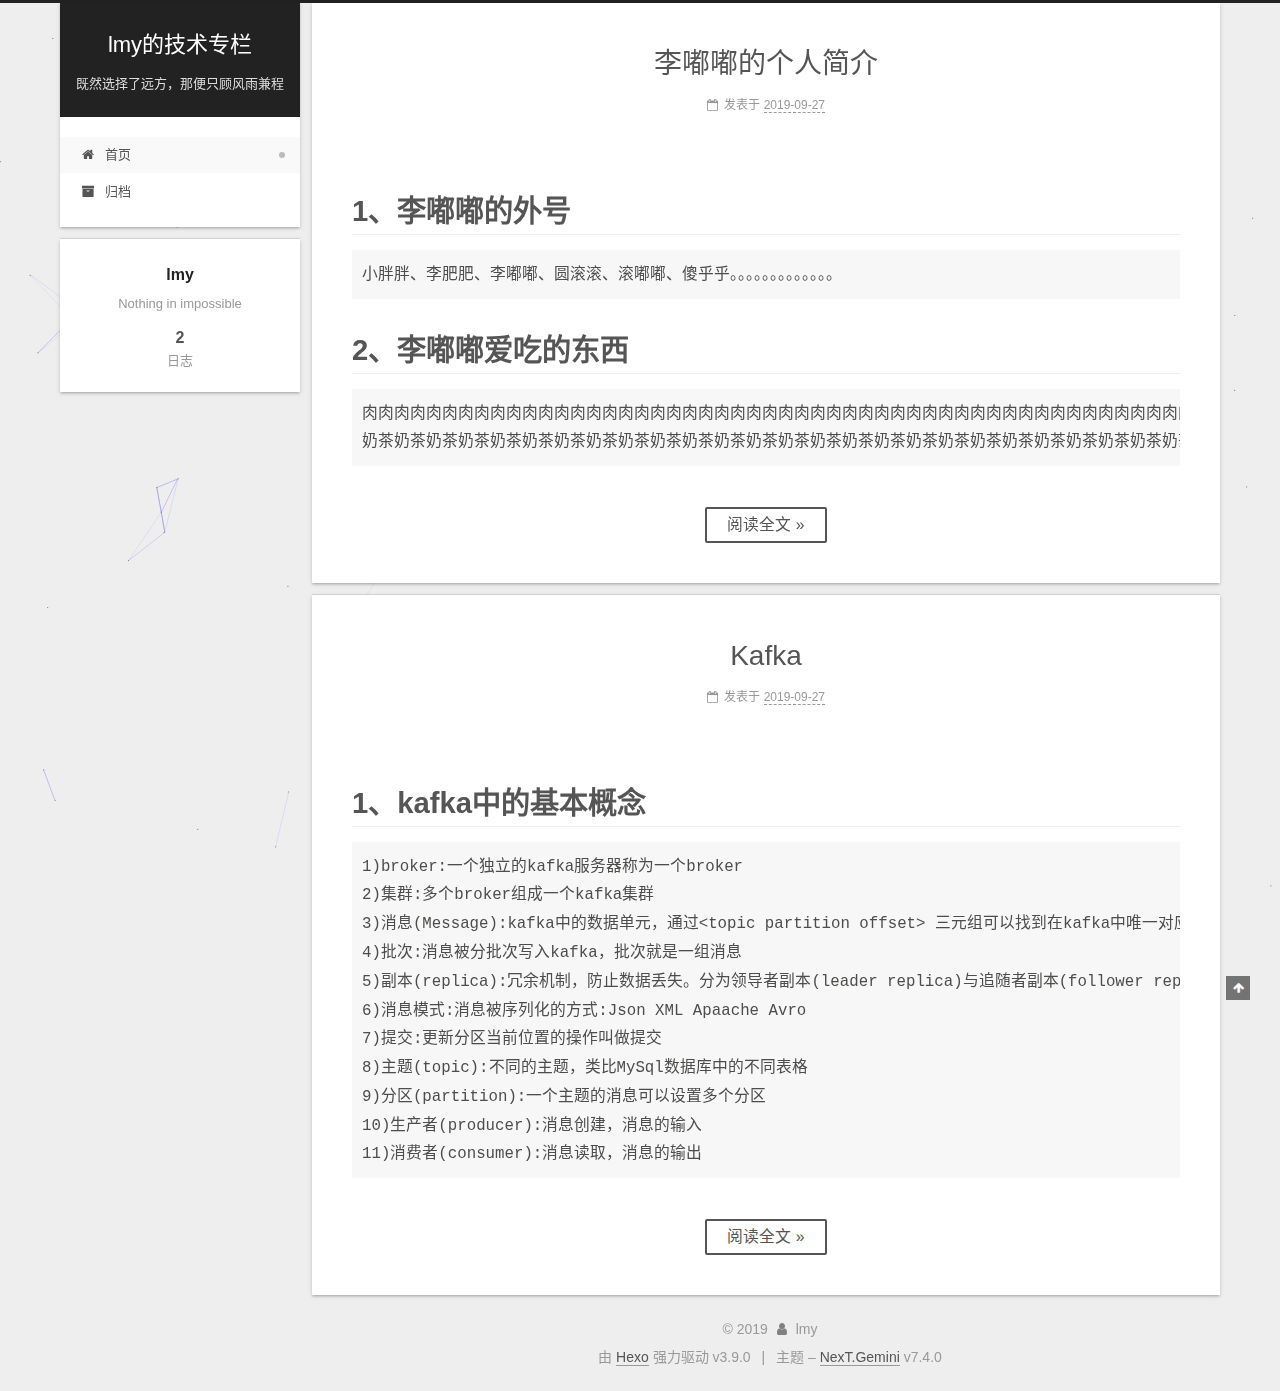
==== commit 4146d934: "Site updated: 2019-09-28 15:16:29" ====
--- a/index.html
+++ b/index.html
@@ -245,10 +245,16 @@
 
       
           <h2 id="1、李嘟嘟的外号"><a href="#1、李嘟嘟的外号" class="headerlink" title="1、李嘟嘟的外号"></a>1、李嘟嘟的外号</h2><pre><code>小胖胖、李肥肥、李嘟嘟、圆滚滚、滚嘟嘟、傻乎乎。。。。。。。。。。。。。</code></pre><h2 id="2、李嘟嘟爱吃的东西"><a href="#2、李嘟嘟爱吃的东西" class="headerlink" title="2、李嘟嘟爱吃的东西"></a>2、李嘟嘟爱吃的东西</h2><pre><code>肉肉肉肉肉肉肉肉肉肉肉肉肉肉肉肉肉肉肉肉肉肉肉肉肉肉肉肉肉肉肉肉肉肉肉肉肉肉肉肉肉肉肉肉肉肉肉肉肉肉肉肉肉肉肉肉肉肉肉肉
-奶茶奶茶奶茶奶茶奶茶奶茶奶茶奶茶奶茶奶茶奶茶奶茶奶茶奶茶奶茶奶茶奶茶奶茶奶茶奶茶奶茶奶茶奶茶奶茶奶茶奶茶奶茶奶茶奶茶奶茶</code></pre><h2 id="3、李嘟嘟爱买的东西"><a href="#3、李嘟嘟爱买的东西" class="headerlink" title="3、李嘟嘟爱买的东西"></a>3、李嘟嘟爱买的东西</h2><pre><code>肉肉肉肉肉肉肉肉肉肉肉肉肉肉肉肉肉肉肉肉肉肉肉肉肉肉肉肉肉肉肉肉肉肉肉肉肉肉肉肉肉肉肉肉肉肉肉肉肉肉肉肉肉肉肉肉肉肉肉肉
-奶茶奶茶奶茶奶茶奶茶奶茶奶茶奶茶奶茶奶茶奶茶奶茶奶茶奶茶奶茶奶茶奶茶奶茶奶茶奶茶奶茶奶茶奶茶奶茶奶茶奶茶奶茶奶茶奶茶奶茶
-锅锅锅锅锅锅锅锅锅锅锅锅锅锅锅锅锅锅锅锅锅锅锅锅锅锅锅锅锅锅锅锅锅锅锅锅锅锅锅锅锅锅锅锅锅锅锅锅锅锅锅锅锅锅锅锅锅锅锅锅
-花花花花花花花花花花花花花花花花花花花花花花花花花花花花花花花花花花花花花花花花花花花花花花花花花花花花花花花花花花花花</code></pre><h2 id="4、李嘟嘟的口头禅"><a href="#4、李嘟嘟的口头禅" class="headerlink" title="4、李嘟嘟的口头禅"></a>4、李嘟嘟的口头禅</h2><pre><code>妈卖批，弄死你信不信，过来！ 傻乎乎的 </code></pre><h2 id="5、李嘟嘟的日常"><a href="#5、李嘟嘟的日常" class="headerlink" title="5、李嘟嘟的日常"></a>5、李嘟嘟的日常</h2><pre><code>躺床上滚来滚去滚来滚去</code></pre><h2 id="嘟嘟嘟嘟，回去不要打我喔！！！！"><a href="#嘟嘟嘟嘟，回去不要打我喔！！！！" class="headerlink" title="嘟嘟嘟嘟，回去不要打我喔！！！！"></a>嘟嘟嘟嘟，回去不要打我喔！！！！</h2>
+奶茶奶茶奶茶奶茶奶茶奶茶奶茶奶茶奶茶奶茶奶茶奶茶奶茶奶茶奶茶奶茶奶茶奶茶奶茶奶茶奶茶奶茶奶茶奶茶奶茶奶茶奶茶奶茶奶茶奶茶</code></pre>
+          <!--noindex-->
+          
+            <div class="post-button text-center">
+              <a class="btn" href="/2019/09/27/李嘟嘟的个人简介/#more" rel="contents">
+                阅读全文 &raquo;
+              </a>
+            </div>
+          
+          <!--/noindex-->
         
       
     </div>
@@ -330,152 +336,16 @@
 8)主题(topic):不同的主题，类比MySql数据库中的不同表格
 9)分区(partition):一个主题的消息可以设置多个分区
 10)生产者(producer):消息创建，消息的输入
-11)消费者(consumer):消息读取，消息的输出</code></pre><h2 id="2、消息复制与分区"><a href="#2、消息复制与分区" class="headerlink" title="2、消息复制与分区"></a>2、消息复制与分区</h2><pre><code>1)一个主题可以包含多个分区。kafka无法在整个主题范围内保证消息的顺序，但可以保证消息在单个分区内的顺序
-2)kafka在物理上把topic分成一个或多个patition，每个partition在物理上对应一个文件夹，该文件夹下存储这个partition的所有消息和索引文件
-3)kafka通过分区设计可以实现数据冗余和伸缩，分区可以分布在不同的服务器上，以此为高并发提供可能
-4)消息复制指的是每个分区都可能会有一个或者多个副本，其中一个副本会被推选为领袖节点，其余的落选为从节点。其中领袖节点将会跟踪与其同步的副本列表，该列表称为ISR(In-Sync Replica)
-5)kafka默认提供了leader选举算法，可以在集群的所有机器上以均等的机会分散各个分区的leader节点，从而整体上实现了负载均衡
-6)kafka保证同一个分区的多个副本一定不会分配在同一台物理机上</code></pre><h2 id="3、数据清理"><a href="#3、数据清理" class="headerlink" title="3、数据清理"></a>3、数据清理</h2><pre><code>1)对于kafka来说，磁盘是最重要的子系统。所有的消息都保存在磁盘上，所以kafka的性能严重依赖磁盘的性能
-2)对于超过时间周期的数据，kafka会对其进行清理</code></pre><h2 id="4、Kafka的高性能"><a href="#4、Kafka的高性能" class="headerlink" title="4、Kafka的高性能"></a>4、Kafka的高性能</h2><pre><code>1)kafka大量使用操作系统页缓存，内存操作速度快且命中率高
-2)kafka不直接参与物理I/O操作，而是交由最擅长此事的操作系统来完成
-3)采用追加写入方式，摒弃了缓慢的磁盘随机读写操作
-4)使用以sendfile为代表的零拷贝技术加强了网络间的数据传输效率</code></pre><h2 id="5、kafka的配置文件详解"><a href="#5、kafka的配置文件详解" class="headerlink" title="5、kafka的配置文件详解"></a>5、kafka的配置文件详解</h2><pre><code>Kafka中一共有四类配置，分别如下：
-1) broker configs：server.properties（主要）
-2) zookeeper configs：zookeeper.properties（主要）
-3) consumer configs ：consumer.properties（生产者配置文件）
-4) producer configs：producer.properties（消费者配置文件）
-其中broker和zookeeper是主要的配置文件
-
-Kafka的配置文件
-Kafka的配置文件对应名称为：server.properties，其示例及字段解释如下：
-1 broker.id=0 # 用唯一的数字进行区分实例，从0开始
-2 host.name=99.99.99.99 #本机的IP地址
-3 zookeeper.connect=99.99.99.99:2181,99.99.99.98:2181,99.99.99.97:2181 # Zookeeper的集群地址
-4 log.dirs=/ssd1/kafka-logs-1,/ssd2/kafka-logs-2,/ssd3/kafka-logs-3 # 数据存放地址
-5 num.network.threads=24 # broker处理消息的线程数
-6 num.io.threads=60 # broker处理磁盘IO的线程数
-7 socket.send.buffer.bytes=102400
-8 socket.receive.buffer.bytes=102400
-9 socket.request.max.bytes=104857600
-10 num.partitions=3 # 创建topic时的默认分区数
-11 num.recovery.threads.per.data.dir=8
-12 offsets.topic.replication.factor=3
-13 transaction.state.log.replication.factor=3
-14 transaction.state.log.min.isr=3
-15 log.retention.hours=96 # 日志保留时间为四天
-16 log.segment.bytes=107374182
-17 log.retention.check.interval.ms=300000 # 文件大小检查时间周期
-18 zookeeper.connection.timeout.ms=6000 # zookeeper的心跳时间间隔
-19 group.initial.rebalance.delay.ms=3
-20
-21  新增修改的配置
-22 auto.create.topics.enable=false   # 不允许自动创建Topic
-23 auto.leader.rebalance.enable=true   # 允许自动平衡数据
-24 background.threads=15 # 后台任务的线程数
-25 delete.topic.enable=true # 允许通过客户端删除topic
-26 leader.imbalance.check.interval.seconds=300 # 检查leader是否不平衡的时间间隔，5分钟检查一次
-27 leader.imbalance.per.broker.percentage=10 # leader的不平衡比例，如果超过这个比例，会对分区进行重新平衡
-28 default.replication.factor=2 # 创建Topic时的默认副本数，表示一份数据，有两份
-29 controlled.shutdown.enable=true # 优雅的重启，关闭一台机器的时候将leader转移到其他机器
-
-其中对于磁盘容量的规划与以下因素有关：
-•新增消息数
-•消息留存时间
-•平均消息大小
-•副本数
-•是否启动压缩
-
-ZooKeeper的配置文件
-ZooKeeper的配置文件对应名称为：zookeeper.properties，其示例及字段解释如下：
-1 dataDir=/ssd1/zookeeper # 数据存储目录
-2 clientPort=2181 # zookeeper 对外服务的接口
-3 maxClientCnxns=0 # 最大客户端连接数量
-4 tickTime=2000 # 最小时间单元（毫秒）
-5 initLimit=10 # 领袖节点同步最新数据的最长时间，10个时间单元
-6 syncLimit=5 # 心跳机制的时间间隔，5个时间单元
-7 server.1=99.99.99.99:2888:3888 # 第一个端口是主从同步的通信端口，第二个端口是领袖选举的端口
-8 server.2=99.99.99.98:2888:3888
-9 server.3=99.99.99.97:2888:3888</code></pre><h2 id="6、kafka的命令行操作"><a href="#6、kafka的命令行操作" class="headerlink" title="6、kafka的命令行操作"></a>6、kafka的命令行操作</h2><pre><code> 1 创建一个副本数为1，分区数为3的Topic，名称为test
- 2 bin/kafka-topics.sh --create --zookeeper 99.99.99.99:2181 --replication-factor 1 --partitions 3 --topic test
- 3
- 4  创建一个副本数为1，分区数为3，日志保留6小时的Topic，名称为test2
- 5 bin/kafka-topics.sh --create --zookeeper 99.99.99.99:2181 --replication-factor 1 --partitions 3 --topic test --config  delete.retention.ms=21600000
- 6
- 7 删除Topic
- 8 bin/kafka-topics.sh --delete --zookeeper 99.99.99.99:2181 --topic test
- 9
-10 查看指定Topic的所有信息
-11 bin/kafka-topics.sh --describe --zookeeper 99.99.99.99:2181 --topic test 
-12
-13 列出所有的Topic
-14 注意Zookeeper后面的IP地址可以写集群里面任一Zookeeper的地址和端口
-15  bin/kafka-topics.sh --list --zookeeper 99.99.99.99:2181
-
-producer和consumer客户端使用示例
-producer -&gt; bin/kafka-console-producer.sh --broker-list 99.99.99.99:9092 --topic test
-consumer -&gt; bin/kafka-console-consumer.sh --bootstrap-server 99.99.99.99:9092 --topic test --from-beginning
-这些所有Kafka脚本工具虽然实现了各自不同的功能，但底层都是使用kafka-run-class.sh脚本来实现的
-
-列出所有的consumer -&gt; bin/kafka-consumer-groups.sh --bootstrap-server 99.99.99.99:9092 --list
-查看分区里面的最新消息
-注意这里写机器的IP地址和域名都可以,查看指定Topic，指定分区的最新消息。
-bin/kafka-console-consumer.sh --bootstrap-server 99.99.99.99:9092 --topic test --offset latest --partition 0
-
-producer吞吐量测试
-bin/kafka-producer-perf-test.sh --num-records 100000 --topic test --producer-props bootstrap.servers=99.99.99.99:9092,99.99.99.98:9092,99.99.99.97:9092 --throughput 5000 --record-size 102400 --print-metrics
-consumer吞吐量测试
-bin/kafka-consumer-perf-test.sh --topic test --messages 100000 --num-fetch-threads 10 --threads 10 --broker-list 99.99.99.99:9092,99.99.99.98:9092,99.99.99.97:9092 --group perf-consumer-30108</code></pre><h2 id="7、kafka生产者"><a href="#7、kafka生产者" class="headerlink" title="7、kafka生产者"></a>7、kafka生产者</h2><pre><code>消息发送机制有以下三种：
-1.发送并忘记：发送消息，但不关心它是否真正到达
-2.同步发送：阻塞发送确保消息到达
-3.异步发送：非阻塞发送，不一定确保消息达到，但有重试机制
-
-其中消息发送中的键有两个用途：
-1.可以作为消息的附加信息
-2.可以用来决定消息该被写入到主题的哪个分区（hash指定），拥有相同键的消息将被写到同一个分区
-
-producer的python代码示例
-
- 1 import time
- 2 import json
- 3
- 4 from kafka import KafkaProducer
- 5
- 6 producer = KafkaProducer(bootstrap_servers=[&quot;99.99.99.99:9092&quot;,&quot;99.99.99.98:9092&quot;,&quot;99.99.99.97:9092&quot;], retries=5, client_id=&quot;1&quot;, acks=1)
- 7
- 8 topic = &quot;test&quot;
- 9
-10 for number in range(100):
-11    time.sleep(1)
-12    message = &quot;Hello {0}&quot;.format(number)
-13    future = producer.send(topic,  json.dumps(message).encode(&apos;utf-8&apos;))
-14    result = future.get(timeout=10)
-15    print (result.topic)
-16    print (result.partition)
-17    print (result.offset)
-
-以上Kafka生产者中，有几个重要参数，说明如下：
-1.acks参数制定了必须要有多少个分区副本收到消息，生产者才会认为消息写入是成功的
-2.buffer.memory设置生产者内存缓冲区的大小
-3.comperssion.type指定消息压缩方式
-4.retries重试机制
-5.batch.size每一批次发送消息的大小</code></pre><h2 id="8、kafka消费者"><a href="#8、kafka消费者" class="headerlink" title="8、kafka消费者"></a>8、kafka消费者</h2><pre><code>1)消费者和消费者群组
-Kafka消费者经常会做一些高延迟的操作，比如把数据写到数据库或HDFS，或者使用数据进行比较耗时的计算。在这些情况下，单个消费者无法跟上数据生成的速度，所以可以增加更多的消费者，让它们分担负载，每个消费者只处理部分分区的消息。我们有必要为主题创建大量的分区，在负载增长时可以加入更多的消费者。不过不要让消费者的数量超过主题分区的数量
-
-消费者Python代码示例
-1 from kafka import KafkaConsumer
-2
-3 import time
-4
-5 topic = &quot;test&quot;
-6 consumer = KafkaConsumer(topic, group_id=&quot;consumer1&quot;, client_id=&quot;2&quot;, bootstrap_servers=[&quot;99.99.99.99:9092&quot;,&quot;99.99.99.98:9092&quot;,&quot;99.99.99.97:9092&quot;])
-7
-8 for message in consumer:
-9    print (message.topic, message.partition, message.offset, message.key, message.value)
-
-以上Kafka消费者中，有几个重要参数，说明如下：
-1.group.id属性，它指定了消费者所属群组的名字
-2.消费者根据消费者群组id来唯一区分和隔离
-3.如果多个消费者进程属于同一个消费群组（groupid）他们之间不会重复消费数据</code></pre>
+11)消费者(consumer):消息读取，消息的输出</code></pre>
+          <!--noindex-->
+          
+            <div class="post-button text-center">
+              <a class="btn" href="/2019/09/27/Kafka/#more" rel="contents">
+                阅读全文 &raquo;
+              </a>
+            </div>
+          
+          <!--/noindex-->
         
       
     </div>
--- a/css/main.css
+++ b/css/main.css
@@ -1158,7 +1158,7 @@
 }
 .links-of-author a::before,
 .links-of-author span.exturl::before {
-  background: #fff2ec;
+  background: #85f9cd;
   border-radius: 50%;
   content: ' ';
   display: inline-block;
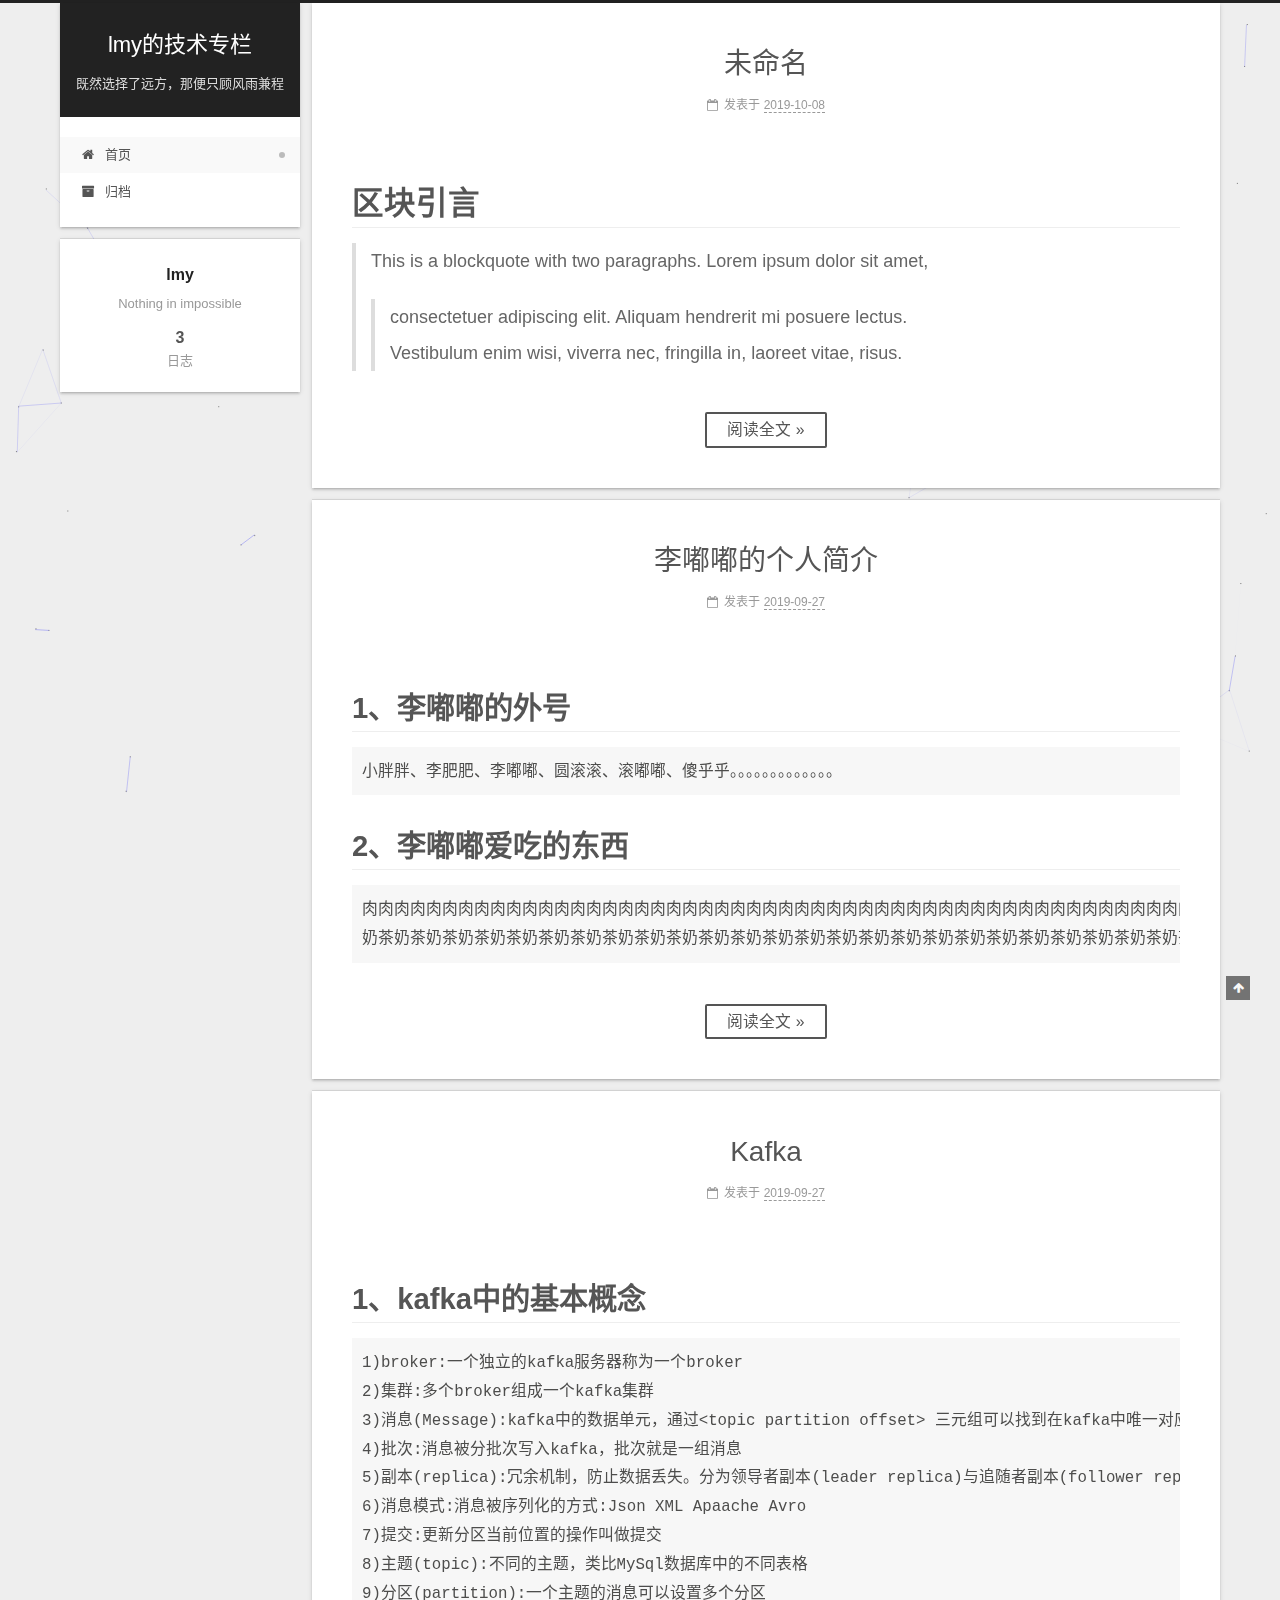
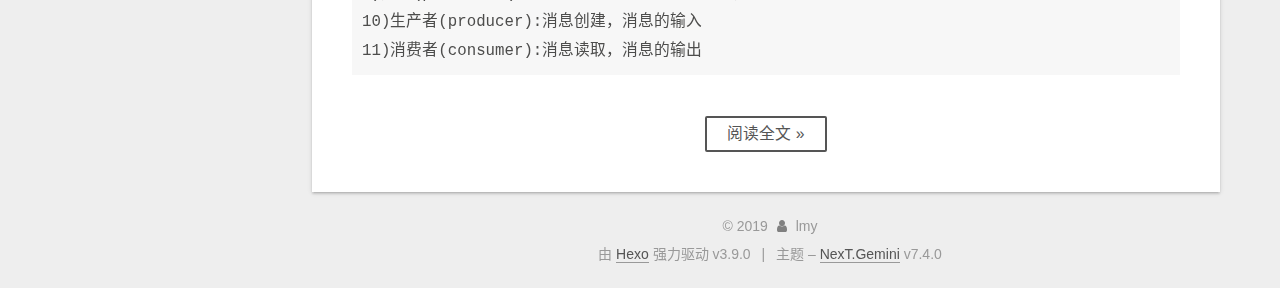
==== commit 5091ee0f: "Site updated: 2019-10-08 13:47:25" ====
--- a/index.html
+++ b/index.html
@@ -196,6 +196,92 @@
   
   
   <div class="post-block home">
+    <link itemprop="mainEntityOfPage" href="http://yoursite.com/2019/10/08/博客格式/">
+
+    <span hidden itemprop="author" itemscope itemtype="http://schema.org/Person">
+      <meta itemprop="name" content="lmy">
+      <meta itemprop="description" content="Nothing in impossible">
+      <meta itemprop="image" content="/images/avatar.gif">
+    </span>
+
+    <span hidden itemprop="publisher" itemscope itemtype="http://schema.org/Organization">
+      <meta itemprop="name" content="lmy的技术专栏">
+    </span>
+      <header class="post-header">
+        <h1 class="post-title" itemprop="name headline">
+            
+            <a href="/2019/10/08/博客格式/" class="post-title-link" itemprop="url">未命名</a>
+          
+        </h1>
+
+        <div class="post-meta">
+            <span class="post-meta-item">
+              <span class="post-meta-item-icon">
+                <i class="fa fa-calendar-o"></i>
+              </span>
+              <span class="post-meta-item-text">发表于</span>
+
+              
+                
+              
+
+              <time title="创建时间：2019-10-08 13:35:53 / 修改时间：13:40:38" itemprop="dateCreated datePublished" datetime="2019-10-08T13:35:53+08:00">2019-10-08</time>
+            </span>
+          
+            
+
+            
+          
+
+          
+
+        </div>
+      </header>
+
+    
+    
+    
+    <div class="post-body" itemprop="articleBody">
+
+      
+          <h1 id="区块引言"><a href="#区块引言" class="headerlink" title="区块引言"></a>区块引言</h1><blockquote>
+<p>This is a blockquote with two paragraphs. Lorem ipsum dolor sit amet,</p>
+<blockquote>
+<p>consectetuer adipiscing elit. Aliquam hendrerit mi posuere lectus.<br>Vestibulum enim wisi, viverra nec, fringilla in, laoreet vitae, risus.</p>
+</blockquote>
+</blockquote>
+          <!--noindex-->
+          
+            <div class="post-button text-center">
+              <a class="btn" href="/2019/10/08/博客格式/#more" rel="contents">
+                阅读全文 &raquo;
+              </a>
+            </div>
+          
+          <!--/noindex-->
+        
+      
+    </div>
+
+    
+    
+    
+      <footer class="post-footer">
+          <div class="post-eof"></div>
+        
+      </footer>
+  </div>
+  
+  
+  
+  </article>
+
+    
+        <article itemscope itemtype="http://schema.org/Article">
+  
+  
+  
+  <div class="post-block home">
     <link itemprop="mainEntityOfPage" href="http://yoursite.com/2019/09/27/李嘟嘟的个人简介/">
 
     <span hidden itemprop="author" itemscope itemtype="http://schema.org/Person">
@@ -410,7 +496,7 @@
         
           <a href="/archives/">
         
-          <span class="site-state-item-count">2</span>
+          <span class="site-state-item-count">3</span>
           <span class="site-state-item-name">日志</span>
         </a>
       </div>
--- a/css/main.css
+++ b/css/main.css
@@ -1158,7 +1158,7 @@
 }
 .links-of-author a::before,
 .links-of-author span.exturl::before {
-  background: #85f9cd;
+  background: #6e8cff;
   border-radius: 50%;
   content: ' ';
   display: inline-block;
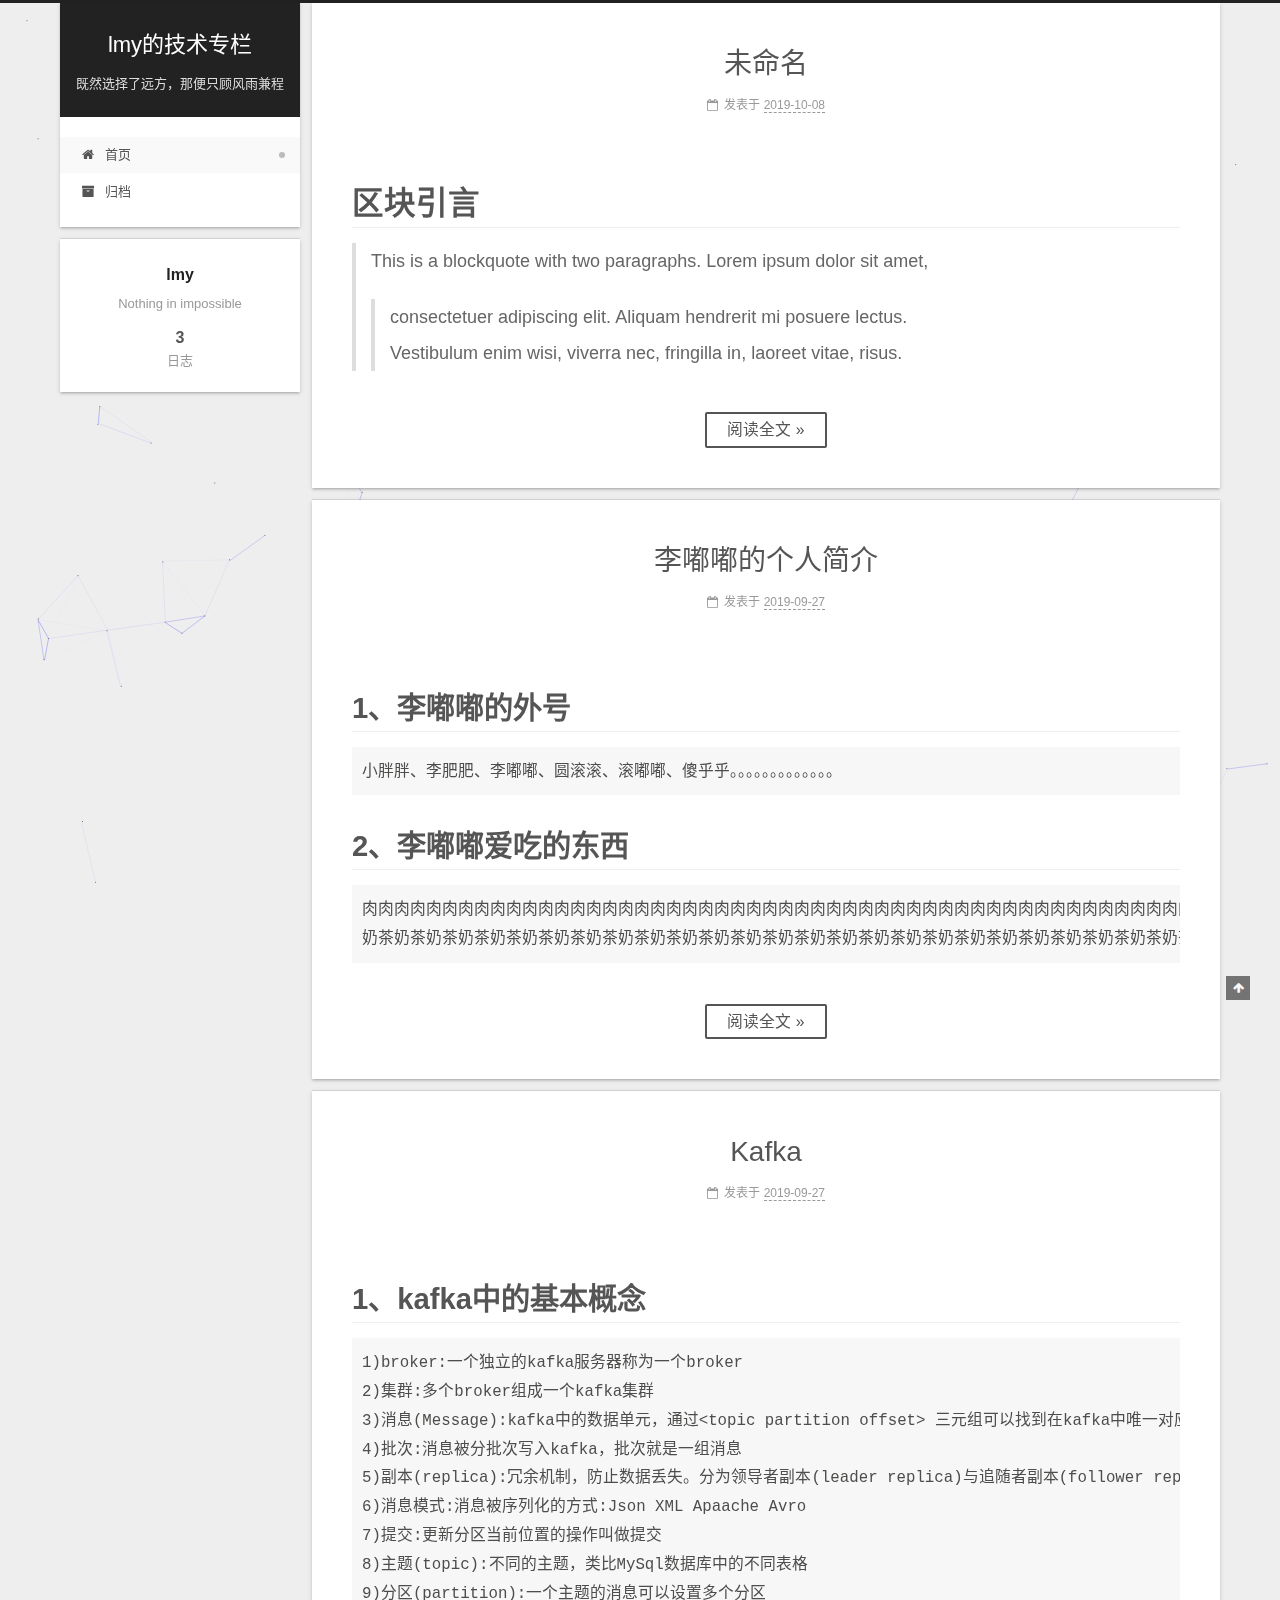
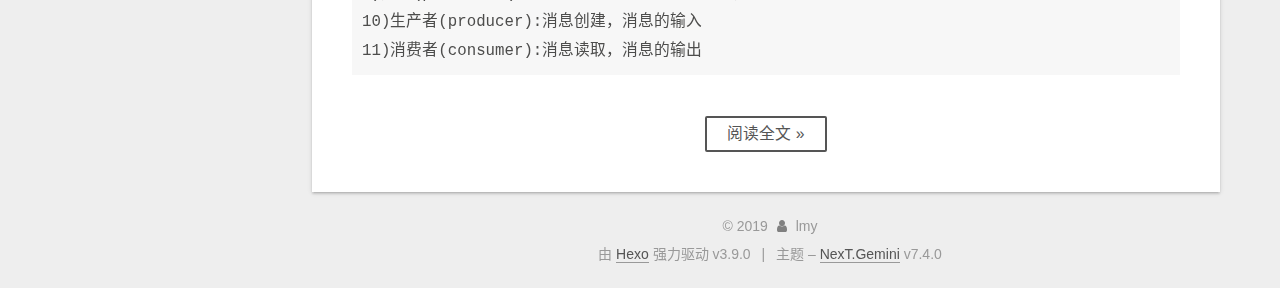
==== commit 976bd930: "Site updated: 2019-10-08 14:01:17" ====
--- a/index.html
+++ b/index.html
@@ -225,7 +225,7 @@
                 
               
 
-              <time title="创建时间：2019-10-08 13:35:53 / 修改时间：13:40:38" itemprop="dateCreated datePublished" datetime="2019-10-08T13:35:53+08:00">2019-10-08</time>
+              <time title="创建时间：2019-10-08 13:35:53 / 修改时间：13:57:49" itemprop="dateCreated datePublished" datetime="2019-10-08T13:35:53+08:00">2019-10-08</time>
             </span>
           
             
--- a/css/main.css
+++ b/css/main.css
@@ -1158,7 +1158,7 @@
 }
 .links-of-author a::before,
 .links-of-author span.exturl::before {
-  background: #6e8cff;
+  background: #5214b6;
   border-radius: 50%;
   content: ' ';
   display: inline-block;
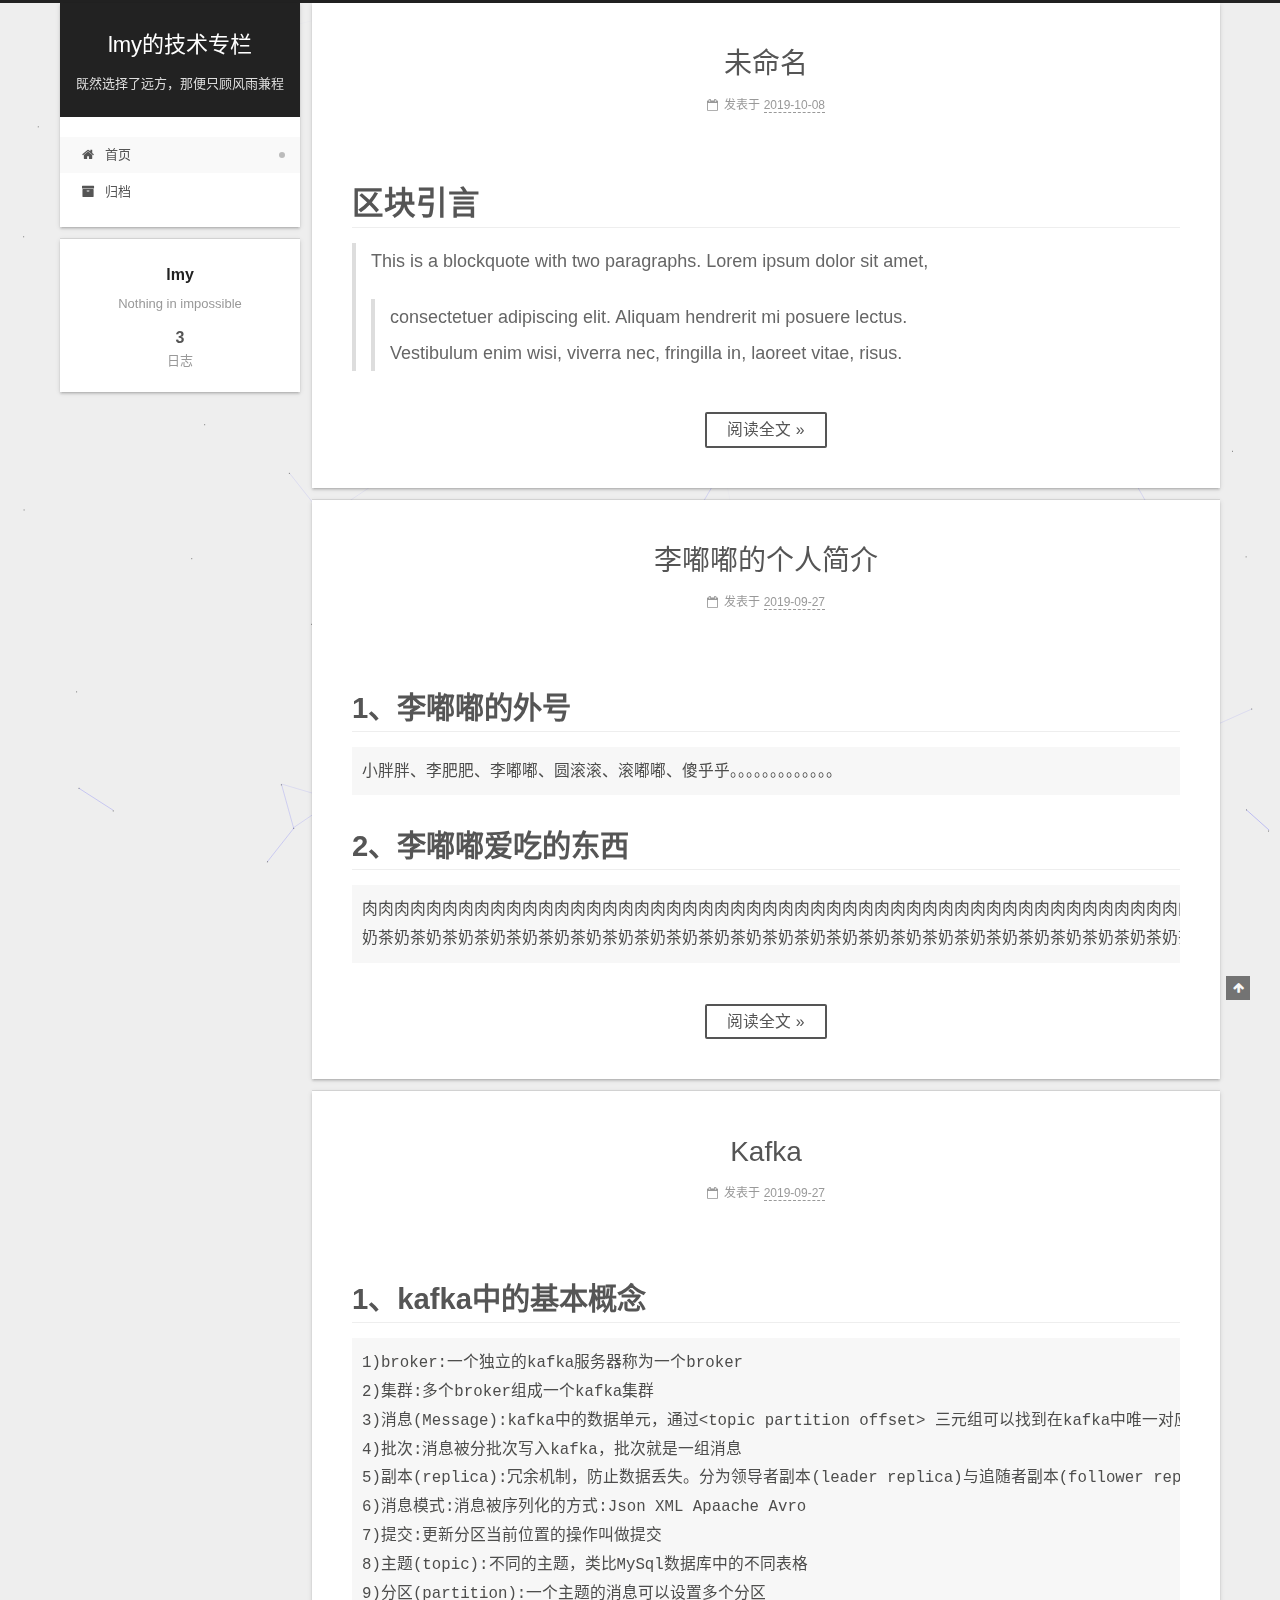
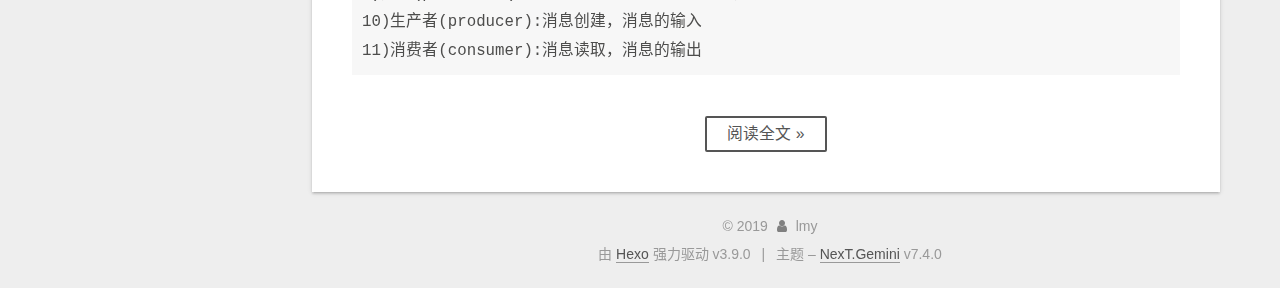
==== commit e567537c: "Site updated: 2019-10-08 14:11:40" ====
--- a/index.html
+++ b/index.html
@@ -225,7 +225,7 @@
                 
               
 
-              <time title="创建时间：2019-10-08 13:35:53 / 修改时间：13:57:49" itemprop="dateCreated datePublished" datetime="2019-10-08T13:35:53+08:00">2019-10-08</time>
+              <time title="创建时间：2019-10-08 13:35:53 / 修改时间：14:09:45" itemprop="dateCreated datePublished" datetime="2019-10-08T13:35:53+08:00">2019-10-08</time>
             </span>
           
             
--- a/css/main.css
+++ b/css/main.css
@@ -1158,7 +1158,7 @@
 }
 .links-of-author a::before,
 .links-of-author span.exturl::before {
-  background: #5214b6;
+  background: #c742b1;
   border-radius: 50%;
   content: ' ';
   display: inline-block;
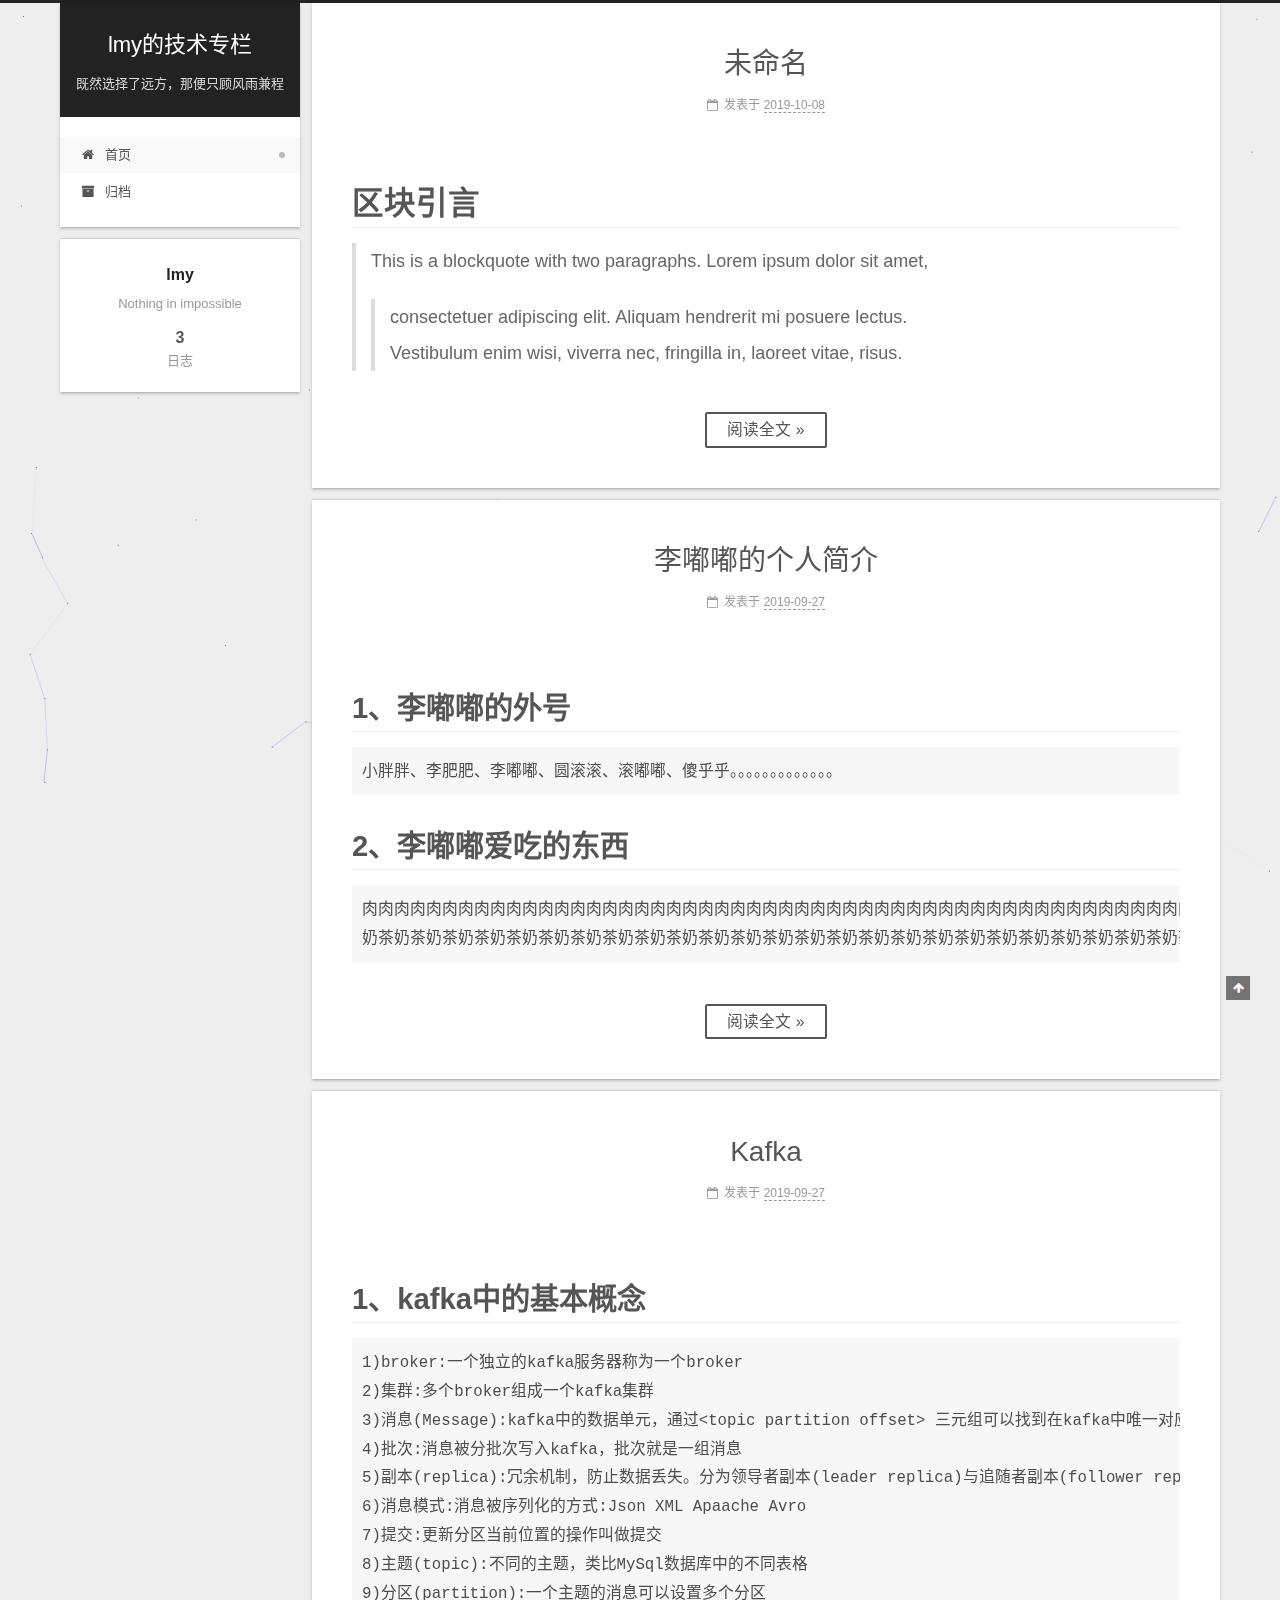
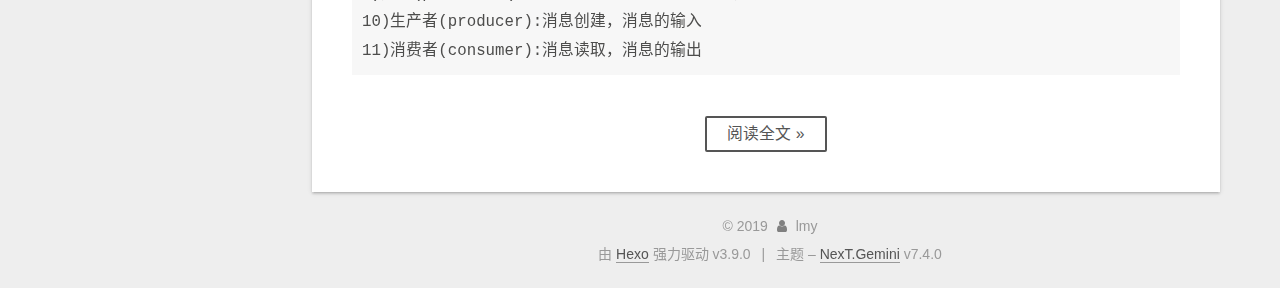
==== commit 71c68b0c: "Site updated: 2019-10-08 14:15:03" ====
--- a/index.html
+++ b/index.html
@@ -225,7 +225,7 @@
                 
               
 
-              <time title="创建时间：2019-10-08 13:35:53 / 修改时间：14:09:45" itemprop="dateCreated datePublished" datetime="2019-10-08T13:35:53+08:00">2019-10-08</time>
+              <time title="创建时间：2019-10-08 13:35:53 / 修改时间：14:14:17" itemprop="dateCreated datePublished" datetime="2019-10-08T13:35:53+08:00">2019-10-08</time>
             </span>
           
             
--- a/css/main.css
+++ b/css/main.css
@@ -1158,7 +1158,7 @@
 }
 .links-of-author a::before,
 .links-of-author span.exturl::before {
-  background: #c742b1;
+  background: #ffffac;
   border-radius: 50%;
   content: ' ';
   display: inline-block;
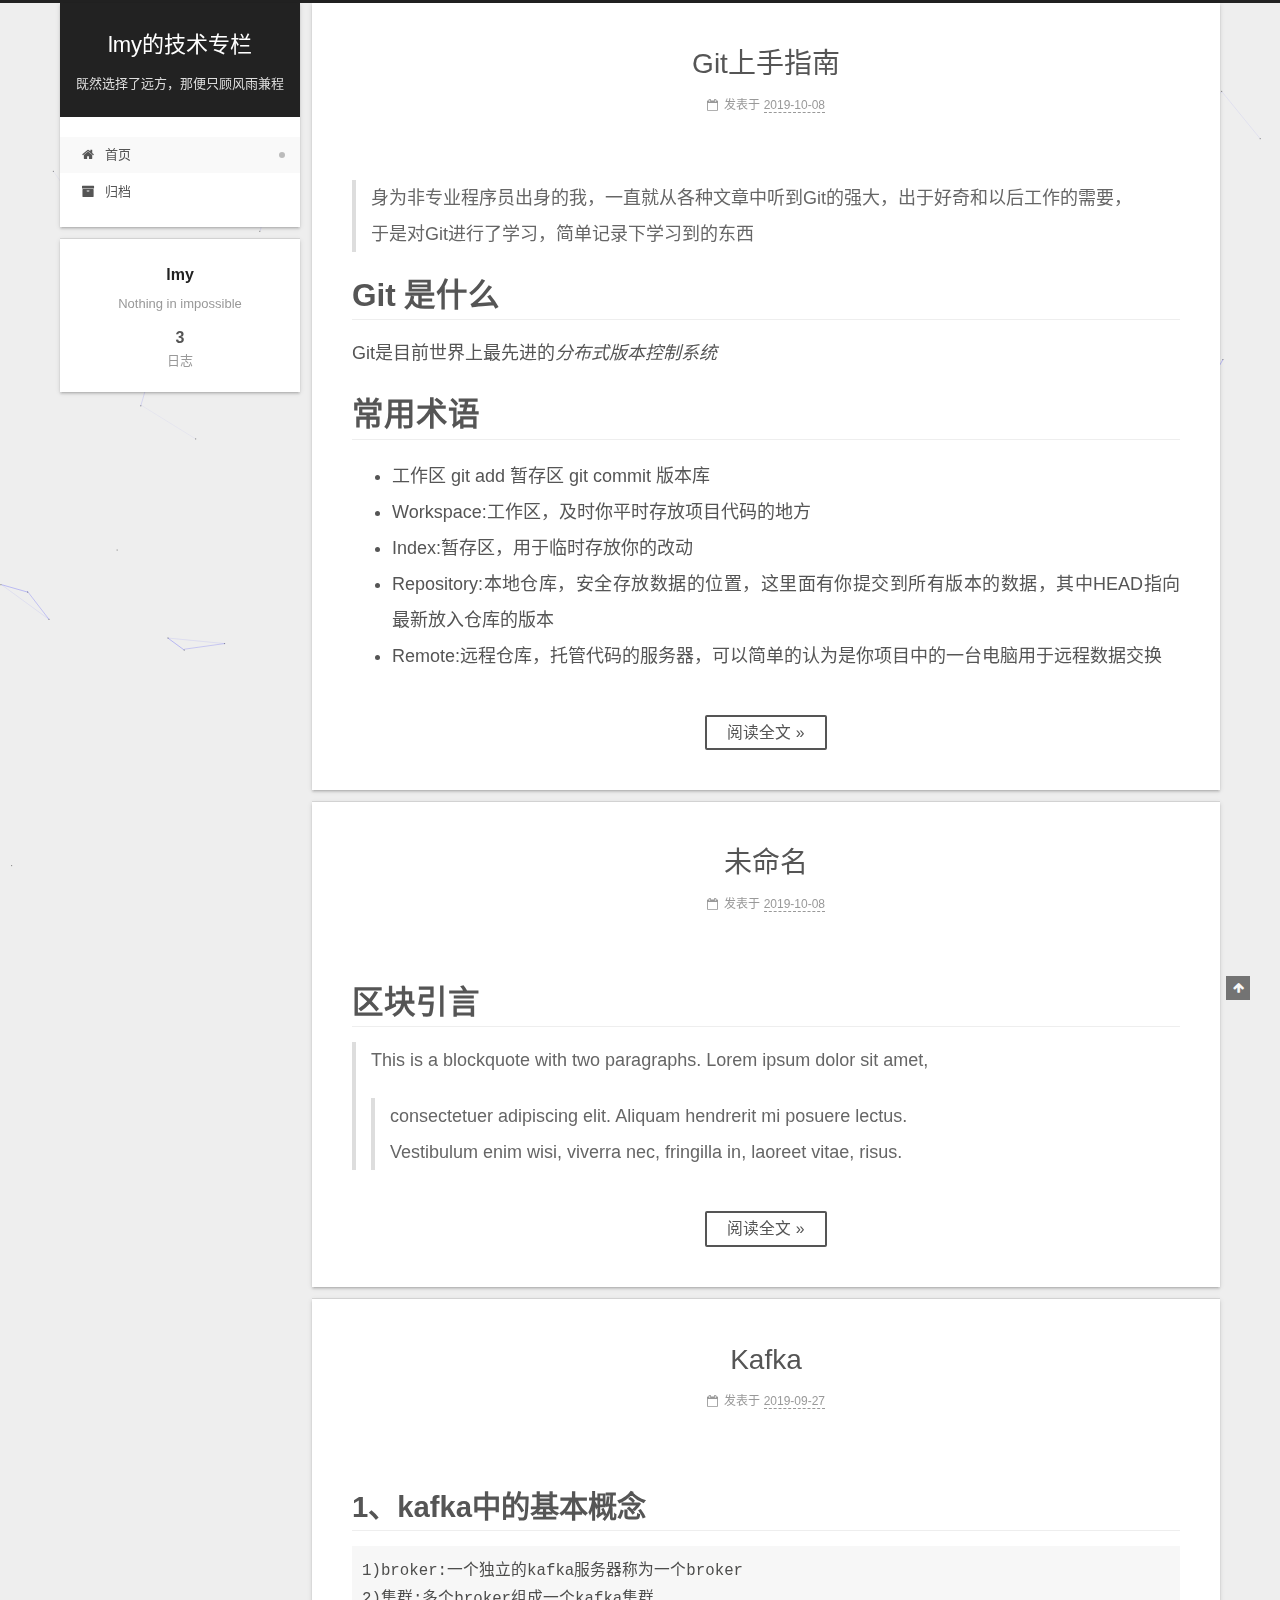
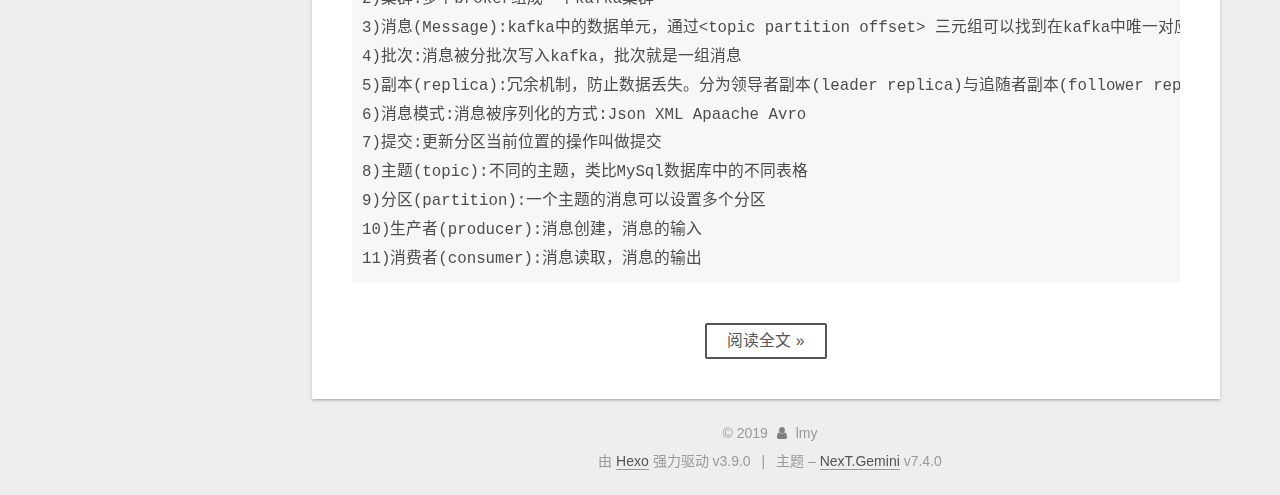
==== commit 845022a9: "Site updated: 2019-10-08 16:40:36" ====
--- a/index.html
+++ b/index.html
@@ -196,6 +196,95 @@
   
   
   <div class="post-block home">
+    <link itemprop="mainEntityOfPage" href="http://yoursite.com/2019/10/08/Git上手指南/">
+
+    <span hidden itemprop="author" itemscope itemtype="http://schema.org/Person">
+      <meta itemprop="name" content="lmy">
+      <meta itemprop="description" content="Nothing in impossible">
+      <meta itemprop="image" content="/images/avatar.gif">
+    </span>
+
+    <span hidden itemprop="publisher" itemscope itemtype="http://schema.org/Organization">
+      <meta itemprop="name" content="lmy的技术专栏">
+    </span>
+      <header class="post-header">
+        <h1 class="post-title" itemprop="name headline">
+            
+            <a href="/2019/10/08/Git上手指南/" class="post-title-link" itemprop="url">Git上手指南</a>
+          
+        </h1>
+
+        <div class="post-meta">
+            <span class="post-meta-item">
+              <span class="post-meta-item-icon">
+                <i class="fa fa-calendar-o"></i>
+              </span>
+              <span class="post-meta-item-text">发表于</span>
+
+              
+                
+              
+
+              <time title="创建时间：2019-10-08 15:20:27 / 修改时间：16:37:39" itemprop="dateCreated datePublished" datetime="2019-10-08T15:20:27+08:00">2019-10-08</time>
+            </span>
+          
+            
+
+            
+          
+
+          
+
+        </div>
+      </header>
+
+    
+    
+    
+    <div class="post-body" itemprop="articleBody">
+
+      
+          <blockquote>
+<p>身为非专业程序员出身的我，一直就从各种文章中听到Git的强大，出于好奇和以后工作的需要，<br>于是对Git进行了学习，简单记录下学习到的东西</p>
+</blockquote><h1 id="Git-是什么"><a href="#Git-是什么" class="headerlink" title="Git 是什么"></a>Git 是什么</h1><p>Git是目前世界上最先进的<em>分布式版本控制系统</em></p><h1 id="常用术语"><a href="#常用术语" class="headerlink" title="常用术语"></a>常用术语</h1><ul>
+<li>工作区  git add  暂存区 git commit 版本库</li>
+<li>Workspace:工作区，及时你平时存放项目代码的地方</li>
+<li>Index:暂存区，用于临时存放你的改动</li>
+<li>Repository:本地仓库，安全存放数据的位置，这里面有你提交到所有版本的数据，其中HEAD指向最新放入仓库的版本</li>
+<li>Remote:远程仓库，托管代码的服务器，可以简单的认为是你项目中的一台电脑用于远程数据交换</li>
+</ul>
+          <!--noindex-->
+          
+            <div class="post-button text-center">
+              <a class="btn" href="/2019/10/08/Git上手指南/#more" rel="contents">
+                阅读全文 &raquo;
+              </a>
+            </div>
+          
+          <!--/noindex-->
+        
+      
+    </div>
+
+    
+    
+    
+      <footer class="post-footer">
+          <div class="post-eof"></div>
+        
+      </footer>
+  </div>
+  
+  
+  
+  </article>
+
+    
+        <article itemscope itemtype="http://schema.org/Article">
+  
+  
+  
+  <div class="post-block home">
     <link itemprop="mainEntityOfPage" href="http://yoursite.com/2019/10/08/博客格式/">
 
     <span hidden itemprop="author" itemscope itemtype="http://schema.org/Person">
@@ -254,88 +343,6 @@
           
             <div class="post-button text-center">
               <a class="btn" href="/2019/10/08/博客格式/#more" rel="contents">
-                阅读全文 &raquo;
-              </a>
-            </div>
-          
-          <!--/noindex-->
-        
-      
-    </div>
-
-    
-    
-    
-      <footer class="post-footer">
-          <div class="post-eof"></div>
-        
-      </footer>
-  </div>
-  
-  
-  
-  </article>
-
-    
-        <article itemscope itemtype="http://schema.org/Article">
-  
-  
-  
-  <div class="post-block home">
-    <link itemprop="mainEntityOfPage" href="http://yoursite.com/2019/09/27/李嘟嘟的个人简介/">
-
-    <span hidden itemprop="author" itemscope itemtype="http://schema.org/Person">
-      <meta itemprop="name" content="lmy">
-      <meta itemprop="description" content="Nothing in impossible">
-      <meta itemprop="image" content="/images/avatar.gif">
-    </span>
-
-    <span hidden itemprop="publisher" itemscope itemtype="http://schema.org/Organization">
-      <meta itemprop="name" content="lmy的技术专栏">
-    </span>
-      <header class="post-header">
-        <h1 class="post-title" itemprop="name headline">
-            
-            <a href="/2019/09/27/李嘟嘟的个人简介/" class="post-title-link" itemprop="url">李嘟嘟的个人简介</a>
-          
-        </h1>
-
-        <div class="post-meta">
-            <span class="post-meta-item">
-              <span class="post-meta-item-icon">
-                <i class="fa fa-calendar-o"></i>
-              </span>
-              <span class="post-meta-item-text">发表于</span>
-
-              
-                
-              
-
-              <time title="创建时间：2019-09-27 17:25:58 / 修改时间：17:25:59" itemprop="dateCreated datePublished" datetime="2019-09-27T17:25:58+08:00">2019-09-27</time>
-            </span>
-          
-            
-
-            
-          
-
-          
-
-        </div>
-      </header>
-
-    
-    
-    
-    <div class="post-body" itemprop="articleBody">
-
-      
-          <h2 id="1、李嘟嘟的外号"><a href="#1、李嘟嘟的外号" class="headerlink" title="1、李嘟嘟的外号"></a>1、李嘟嘟的外号</h2><pre><code>小胖胖、李肥肥、李嘟嘟、圆滚滚、滚嘟嘟、傻乎乎。。。。。。。。。。。。。</code></pre><h2 id="2、李嘟嘟爱吃的东西"><a href="#2、李嘟嘟爱吃的东西" class="headerlink" title="2、李嘟嘟爱吃的东西"></a>2、李嘟嘟爱吃的东西</h2><pre><code>肉肉肉肉肉肉肉肉肉肉肉肉肉肉肉肉肉肉肉肉肉肉肉肉肉肉肉肉肉肉肉肉肉肉肉肉肉肉肉肉肉肉肉肉肉肉肉肉肉肉肉肉肉肉肉肉肉肉肉肉
-奶茶奶茶奶茶奶茶奶茶奶茶奶茶奶茶奶茶奶茶奶茶奶茶奶茶奶茶奶茶奶茶奶茶奶茶奶茶奶茶奶茶奶茶奶茶奶茶奶茶奶茶奶茶奶茶奶茶奶茶</code></pre>
-          <!--noindex-->
-          
-            <div class="post-button text-center">
-              <a class="btn" href="/2019/09/27/李嘟嘟的个人简介/#more" rel="contents">
                 阅读全文 &raquo;
               </a>
             </div>
--- a/css/main.css
+++ b/css/main.css
@@ -1158,7 +1158,7 @@
 }
 .links-of-author a::before,
 .links-of-author span.exturl::before {
-  background: #ffffac;
+  background: #9fffd2;
   border-radius: 50%;
   content: ' ';
   display: inline-block;
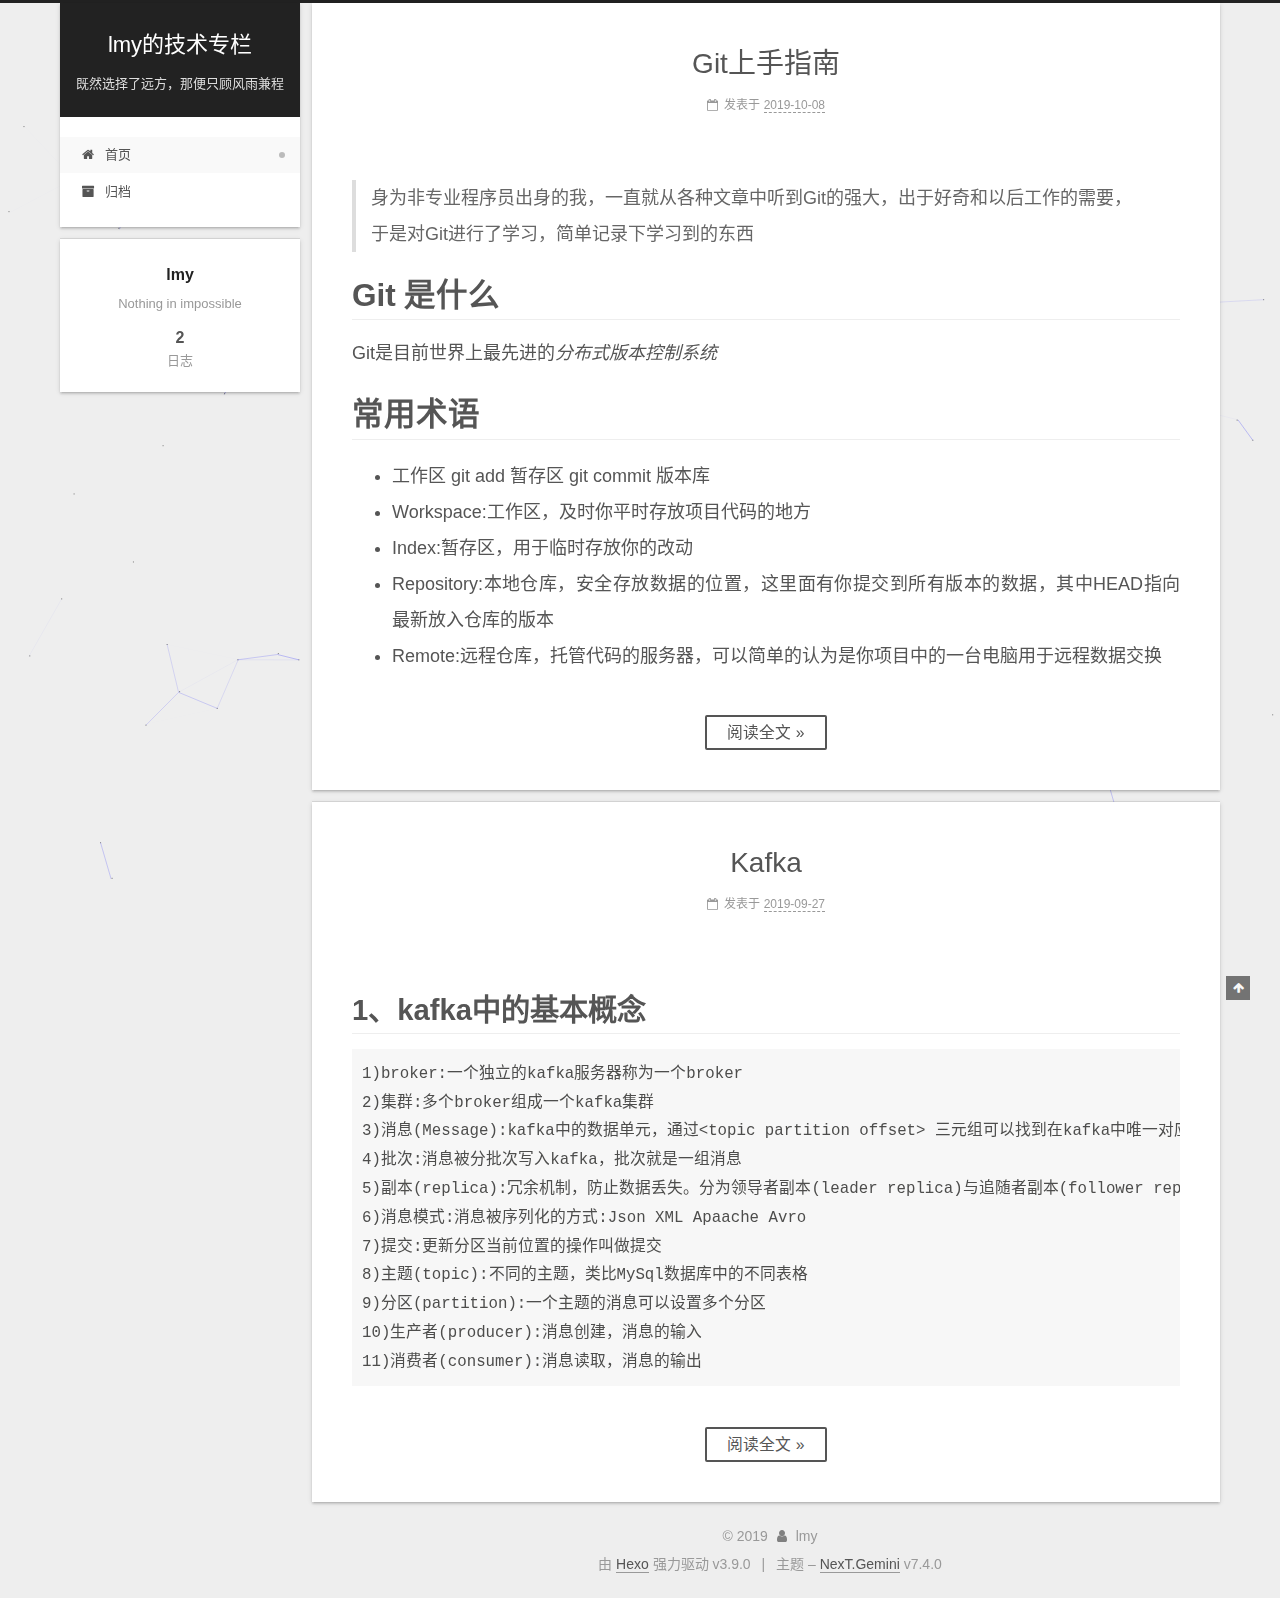
==== commit 32330a19: "Site updated: 2019-10-08 16:44:44" ====
--- a/index.html
+++ b/index.html
@@ -285,92 +285,6 @@
   
   
   <div class="post-block home">
-    <link itemprop="mainEntityOfPage" href="http://yoursite.com/2019/10/08/博客格式/">
-
-    <span hidden itemprop="author" itemscope itemtype="http://schema.org/Person">
-      <meta itemprop="name" content="lmy">
-      <meta itemprop="description" content="Nothing in impossible">
-      <meta itemprop="image" content="/images/avatar.gif">
-    </span>
-
-    <span hidden itemprop="publisher" itemscope itemtype="http://schema.org/Organization">
-      <meta itemprop="name" content="lmy的技术专栏">
-    </span>
-      <header class="post-header">
-        <h1 class="post-title" itemprop="name headline">
-            
-            <a href="/2019/10/08/博客格式/" class="post-title-link" itemprop="url">未命名</a>
-          
-        </h1>
-
-        <div class="post-meta">
-            <span class="post-meta-item">
-              <span class="post-meta-item-icon">
-                <i class="fa fa-calendar-o"></i>
-              </span>
-              <span class="post-meta-item-text">发表于</span>
-
-              
-                
-              
-
-              <time title="创建时间：2019-10-08 13:35:53 / 修改时间：14:14:17" itemprop="dateCreated datePublished" datetime="2019-10-08T13:35:53+08:00">2019-10-08</time>
-            </span>
-          
-            
-
-            
-          
-
-          
-
-        </div>
-      </header>
-
-    
-    
-    
-    <div class="post-body" itemprop="articleBody">
-
-      
-          <h1 id="区块引言"><a href="#区块引言" class="headerlink" title="区块引言"></a>区块引言</h1><blockquote>
-<p>This is a blockquote with two paragraphs. Lorem ipsum dolor sit amet,</p>
-<blockquote>
-<p>consectetuer adipiscing elit. Aliquam hendrerit mi posuere lectus.<br>Vestibulum enim wisi, viverra nec, fringilla in, laoreet vitae, risus.</p>
-</blockquote>
-</blockquote>
-          <!--noindex-->
-          
-            <div class="post-button text-center">
-              <a class="btn" href="/2019/10/08/博客格式/#more" rel="contents">
-                阅读全文 &raquo;
-              </a>
-            </div>
-          
-          <!--/noindex-->
-        
-      
-    </div>
-
-    
-    
-    
-      <footer class="post-footer">
-          <div class="post-eof"></div>
-        
-      </footer>
-  </div>
-  
-  
-  
-  </article>
-
-    
-        <article itemscope itemtype="http://schema.org/Article">
-  
-  
-  
-  <div class="post-block home">
     <link itemprop="mainEntityOfPage" href="http://yoursite.com/2019/09/27/Kafka/">
 
     <span hidden itemprop="author" itemscope itemtype="http://schema.org/Person">
@@ -503,7 +417,7 @@
         
           <a href="/archives/">
         
-          <span class="site-state-item-count">3</span>
+          <span class="site-state-item-count">2</span>
           <span class="site-state-item-name">日志</span>
         </a>
       </div>
--- a/css/main.css
+++ b/css/main.css
@@ -1158,7 +1158,7 @@
 }
 .links-of-author a::before,
 .links-of-author span.exturl::before {
-  background: #9fffd2;
+  background: #3817cf;
   border-radius: 50%;
   content: ' ';
   display: inline-block;
